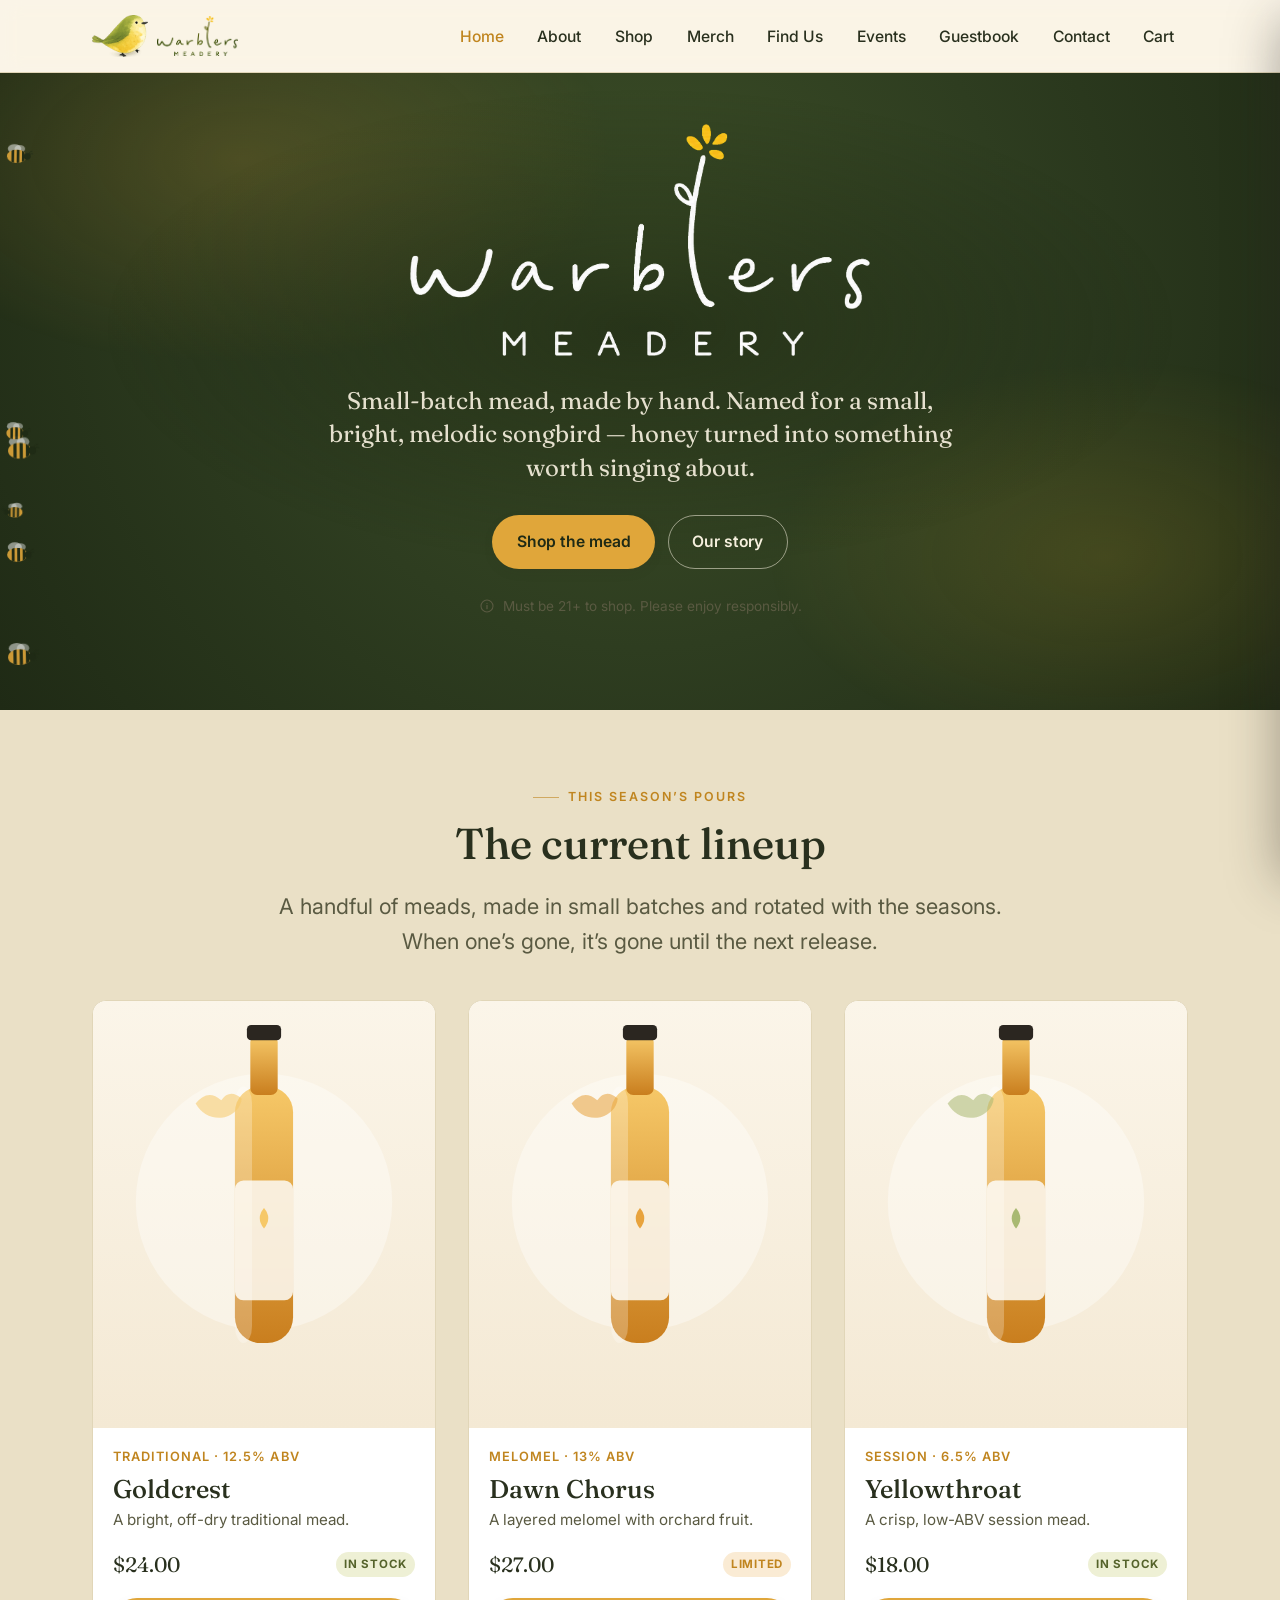
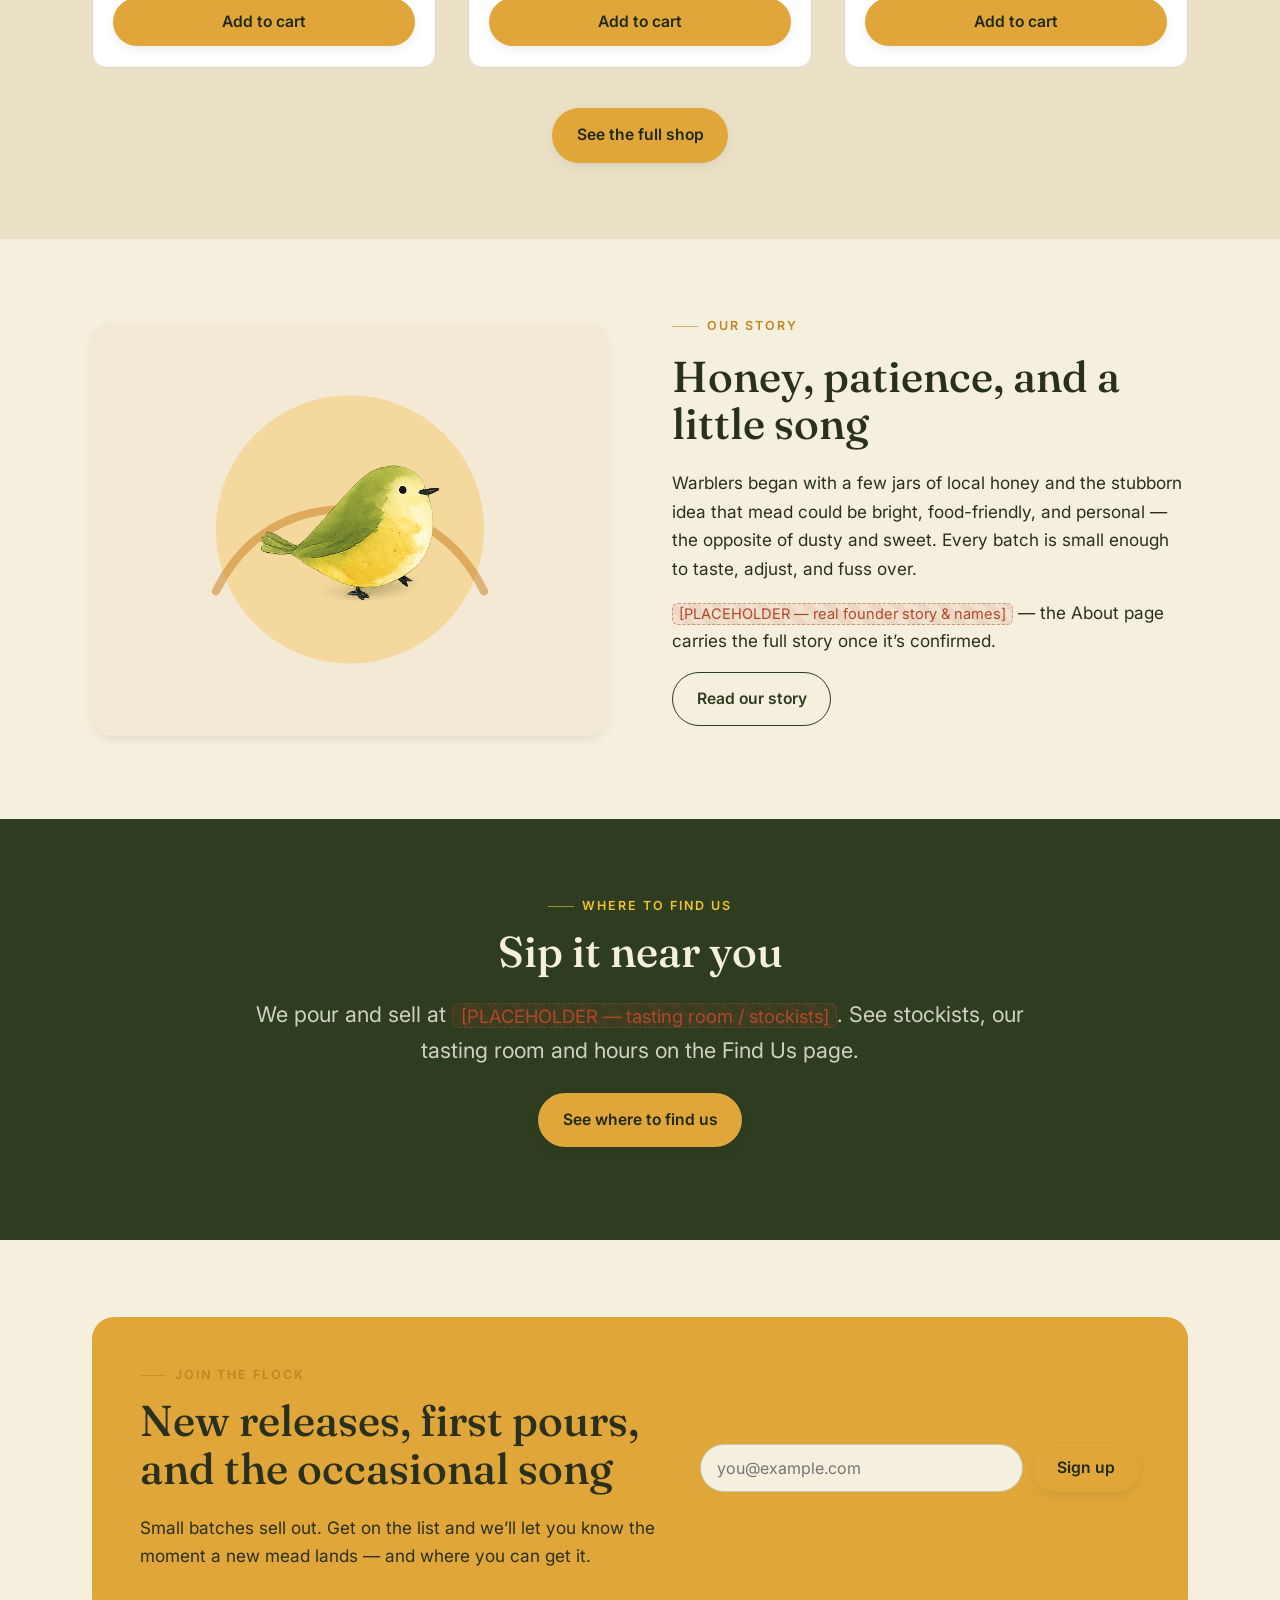
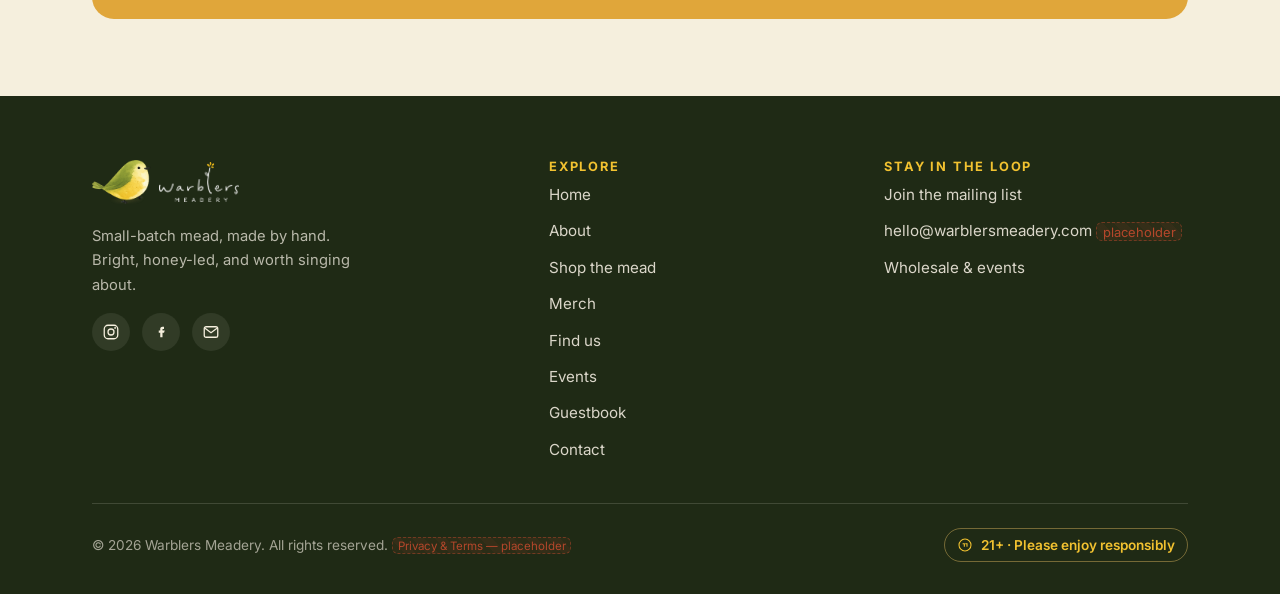
==== index.html @ 6a921246 "Canonical URLs for warblersmeadery.com, robots.txt, sitemap.xml Co-Authored-By: Claude Fable 5 <nore" ====
<!DOCTYPE html>
<html lang="en">
<head>
  <meta charset="UTF-8">
  <meta name="viewport" content="width=device-width, initial-scale=1.0">
  <title>Warblers Meadery — Small-Batch Mead, Made by Hand</title>
  <meta name="description" content="Warblers Meadery is a small-batch meadery crafting bright, honey-led mead in tiny releases. Meet the makers and browse the lineup.">
  <!-- Open Graph / social preview -->
  <meta property="og:type" content="website">
  <meta property="og:title" content="Warblers Meadery — Small-Batch Mead, Made by Hand">
  <meta property="og:description" content="Bright, honey-led mead in small batches. Named for the warbler — a small, melodic songbird.">
  <meta property="og:site_name" content="Warblers Meadery">
  <link rel="canonical" href="https://warblersmeadery.com/">
  <meta property="og:url" content="https://warblersmeadery.com/">
  <link rel="icon" type="image/png" href="assets/favicon.png">
  <link rel="preconnect" href="https://fonts.googleapis.com">
  <link rel="preconnect" href="https://fonts.gstatic.com" crossorigin>
  <link href="https://fonts.googleapis.com/css2?family=Fraunces:opsz,wght@9..144,400;9..144,500;9..144,600&family=Inter:wght@400;500;600;700&display=swap" rel="stylesheet">
  <link rel="stylesheet" href="css/styles.css">
</head>
<body data-agegate="false">
  <a class="skip-link" href="#main">Skip to content</a>

  <!-- ============ HEADER ============ -->
  <header class="site-header">
    <div class="container nav">
      <a class="brand" href="index.html" aria-label="Warblers Meadery home">
        <img class="brand-bird" src="assets/bird-logo.png" alt="" aria-hidden="true" width="309" height="232">
        <img class="brand-wordmark" src="assets/wordmark-color.png" alt="Warblers Meadery" width="1346" height="661">
      </a>
      <nav aria-label="Primary">
        <ul class="nav-links">
          <li><a href="index.html" aria-current="page">Home</a></li>
          <li><a href="about.html">About</a></li>
          <li><a href="shop.html">Shop</a></li>
          <li><a href="merch.html">Merch</a></li>
          <li><a href="find-us.html">Find Us</a></li>
          <li><a href="events.html">Events</a></li>
          <li><a href="guestbook.html">Guestbook</a></li>
          <li><a href="contact.html">Contact</a></li>
          <li><a class="nav-cart" href="#" data-open-cart aria-label="Open cart">Cart<span class="cart-count" data-count="0">0</span></a></li>
        </ul>
      </nav>
      <button class="nav-toggle" aria-label="Menu" aria-expanded="false" aria-controls="nav-links">
        <svg width="22" height="22" viewBox="0 0 24 24" fill="none"><path d="M4 7h16M4 12h16M4 17h16" stroke="currentColor" stroke-width="1.8" stroke-linecap="round"/></svg>
      </button>
    </div>
  </header>

  <main id="main">
    <!-- ============ HERO ============ -->
    <!-- HERO BACKGROUND TOGGLE — change this ONE value to pick the effect:
           "static"     → original forest-green gradient (default, no animation)
           "motes"      → sparse honey/pollen dots drifting up
           "honeycomb"  → slow-drifting honeycomb lattice
           "bees"       → a few bees gently meandering
           "garden"     → warblers perched on beehives + a wildflower meadow
           "garden-bees"→ the garden scene WITH the bees flying too
         The static gradient is always the base layer / fallback, so reverting is safe.
         Users with prefers-reduced-motion always get the static background.

         BEES mode only — tune the swarm with these (all optional):
           data-bee-count : how many bees          (default 4)
           data-bee-speed : speed multiplier        (default 1;  0.5 = lazy, 2 = zippy)
           data-bee-follow: cursor pull, 0 to 1     (default 0.7) — bees chase the cursor
                            when it's over the hero. -->
    <section class="hero-brand" data-hero-bg="bees" data-bee-count="6" data-bee-speed="1" data-bee-follow="0.7">
      <!-- Decorative animated background. Only the layer matching the value above shows. -->
      <div class="hero-anim" aria-hidden="true">
        <span class="hero-anim__glow"></span>
        <span class="hero-anim__motes"></span>
        <span class="hero-anim__hex"></span>
        <span class="hero-fx-bees">
          <span class="bee"></span><span class="bee"></span><span class="bee"></span><span class="bee"></span>
        </span>
        <!-- garden: wildflower meadow strip + a beehive with a perched warbler in each bottom corner -->
        <span class="hero-fx-garden">
          <span class="garden-meadow"></span>
          <span class="garden-hive garden-hive--left"><svg class='garden-cluster' xmlns='http://www.w3.org/2000/svg' viewBox='0 0 180 200' aria-hidden='true'><ellipse cx='90' cy='191' rx='70' ry='7' fill='#1F2A15' opacity='0.22'/><path d="M20 190 Q17.4 155 16.3 120" stroke="#8C9C6A" stroke-width="2.2" fill="none" stroke-linecap="round"/><path d="M18.7 158.5 q7 -3 10 3 q-5 4 -10 -3z" fill="#8C9C6A"/><circle cx="20.2" cy="120" r="2.4" fill="#FBF5E9"/><circle cx="18.3" cy="123.4" r="2.4" fill="#FBF5E9"/><circle cx="14.4" cy="123.4" r="2.4" fill="#FBF5E9"/><circle cx="12.4" cy="120" r="2.4" fill="#FBF5E9"/><circle cx="14.4" cy="116.6" r="2.4" fill="#FBF5E9"/><circle cx="18.3" cy="116.6" r="2.4" fill="#FBF5E9"/><circle cx="16.3" cy="120" r="2.7" fill="#F2C230"/><path d="M30 190 Q31 164 31.5 138" stroke="#8C9C6A" stroke-width="2.2" fill="none" stroke-linecap="round"/><circle cx="31.5" cy="138" r="4.5" fill="#C9B7E6"/><path d="M150 190 Q154.1 158 155.7 126" stroke="#8C9C6A" stroke-width="2.2" fill="none" stroke-linecap="round"/><circle cx="159.5" cy="126" r="2.4" fill="#FBF5E9"/><circle cx="157.6" cy="129.3" r="2.4" fill="#FBF5E9"/><circle cx="153.8" cy="129.3" r="2.4" fill="#FBF5E9"/><circle cx="151.9" cy="126" r="2.4" fill="#FBF5E9"/><circle cx="153.8" cy="122.7" r="2.4" fill="#FBF5E9"/><circle cx="157.6" cy="122.7" r="2.4" fill="#FBF5E9"/><circle cx="155.7" cy="126" r="2.7" fill="#F2C230"/><path d="M162 190 Q159.3 166 158.3 142" stroke="#8C9C6A" stroke-width="2.2" fill="none" stroke-linecap="round"/><circle cx="158.3" cy="142" r="4.4" fill="#EBA6C0"/><path d="M14 190 Q14.5 168 14.7 146" stroke="#8C9C6A" stroke-width="2.2" fill="none" stroke-linecap="round"/><circle cx="14.7" cy="146" r="4.6" fill="#F2C230"/><rect x='42' y='168' width='96' height='16' rx='8' fill='#E7B95E' stroke='#B07E23' stroke-width='1.4'/><rect x='45' y='152' width='90' height='17' rx='8' fill='#DDAB4C' stroke='#B07E23' stroke-width='1.4'/><rect x='51' y='136' width='80' height='17' rx='8' fill='#E7B95E' stroke='#B07E23' stroke-width='1.4'/><rect x='59' y='121' width='66' height='16' rx='8' fill='#DDAB4C' stroke='#B07E23' stroke-width='1.4'/><rect x='68' y='107' width='50' height='15' rx='8' fill='#E7B95E' stroke='#B07E23' stroke-width='1.4'/><rect x='78' y='95' width='32' height='14' rx='7' fill='#DDAB4C' stroke='#B07E23' stroke-width='1.4'/><ellipse cx='90' cy='95' rx='13' ry='8' fill='#E7B95E' stroke='#B07E23' stroke-width='1.4'/><ellipse cx='90' cy='170' rx='7' ry='9' fill='#4E340F'/><path d="M58 190 Q54.5 173 53.1 156" stroke="#8C9C6A" stroke-width="2.2" fill="none" stroke-linecap="round"/><circle cx="53.1" cy="156" r="4.8" fill="#F2C230"/><path d="M120 190 Q120.2 174 120.3 158" stroke="#8C9C6A" stroke-width="2.2" fill="none" stroke-linecap="round"/><circle cx="124.5" cy="158" r="2.6" fill="#FBF5E9"/><circle cx="122.4" cy="161.6" r="2.6" fill="#FBF5E9"/><circle cx="118.3" cy="161.6" r="2.6" fill="#FBF5E9"/><circle cx="116.2" cy="158" r="2.6" fill="#FBF5E9"/><circle cx="118.3" cy="154.4" r="2.6" fill="#FBF5E9"/><circle cx="122.4" cy="154.4" r="2.6" fill="#FBF5E9"/><circle cx="120.3" cy="158" r="2.9" fill="#F2C230"/><path d="M72 190 Q67.6 177 65.9 164" stroke="#8C9C6A" stroke-width="2.2" fill="none" stroke-linecap="round"/><circle cx="65.9" cy="164" r="4.2" fill="#EBA6C0"/><path d="M108 190 Q103.3 176 101.4 162" stroke="#8C9C6A" stroke-width="2.2" fill="none" stroke-linecap="round"/><circle cx="101.4" cy="162" r="4.4" fill="#C9B7E6"/><image class='garden-bird' href='assets/bird-logo.png' x='60' y='44' width='62' height='47'/></svg></span>
          <span class="garden-hive garden-hive--right"><svg class='garden-cluster' xmlns='http://www.w3.org/2000/svg' viewBox='0 0 180 200' aria-hidden='true'><ellipse cx='90' cy='191' rx='70' ry='7' fill='#1F2A15' opacity='0.22'/><path d="M20 190 Q17.4 155 16.3 120" stroke="#8C9C6A" stroke-width="2.2" fill="none" stroke-linecap="round"/><path d="M18.7 158.5 q7 -3 10 3 q-5 4 -10 -3z" fill="#8C9C6A"/><circle cx="20.2" cy="120" r="2.4" fill="#FBF5E9"/><circle cx="18.3" cy="123.4" r="2.4" fill="#FBF5E9"/><circle cx="14.4" cy="123.4" r="2.4" fill="#FBF5E9"/><circle cx="12.4" cy="120" r="2.4" fill="#FBF5E9"/><circle cx="14.4" cy="116.6" r="2.4" fill="#FBF5E9"/><circle cx="18.3" cy="116.6" r="2.4" fill="#FBF5E9"/><circle cx="16.3" cy="120" r="2.7" fill="#F2C230"/><path d="M30 190 Q31 164 31.5 138" stroke="#8C9C6A" stroke-width="2.2" fill="none" stroke-linecap="round"/><circle cx="31.5" cy="138" r="4.5" fill="#C9B7E6"/><path d="M150 190 Q154.1 158 155.7 126" stroke="#8C9C6A" stroke-width="2.2" fill="none" stroke-linecap="round"/><circle cx="159.5" cy="126" r="2.4" fill="#FBF5E9"/><circle cx="157.6" cy="129.3" r="2.4" fill="#FBF5E9"/><circle cx="153.8" cy="129.3" r="2.4" fill="#FBF5E9"/><circle cx="151.9" cy="126" r="2.4" fill="#FBF5E9"/><circle cx="153.8" cy="122.7" r="2.4" fill="#FBF5E9"/><circle cx="157.6" cy="122.7" r="2.4" fill="#FBF5E9"/><circle cx="155.7" cy="126" r="2.7" fill="#F2C230"/><path d="M162 190 Q159.3 166 158.3 142" stroke="#8C9C6A" stroke-width="2.2" fill="none" stroke-linecap="round"/><circle cx="158.3" cy="142" r="4.4" fill="#EBA6C0"/><path d="M14 190 Q14.5 168 14.7 146" stroke="#8C9C6A" stroke-width="2.2" fill="none" stroke-linecap="round"/><circle cx="14.7" cy="146" r="4.6" fill="#F2C230"/><rect x='42' y='168' width='96' height='16' rx='8' fill='#E7B95E' stroke='#B07E23' stroke-width='1.4'/><rect x='45' y='152' width='90' height='17' rx='8' fill='#DDAB4C' stroke='#B07E23' stroke-width='1.4'/><rect x='51' y='136' width='80' height='17' rx='8' fill='#E7B95E' stroke='#B07E23' stroke-width='1.4'/><rect x='59' y='121' width='66' height='16' rx='8' fill='#DDAB4C' stroke='#B07E23' stroke-width='1.4'/><rect x='68' y='107' width='50' height='15' rx='8' fill='#E7B95E' stroke='#B07E23' stroke-width='1.4'/><rect x='78' y='95' width='32' height='14' rx='7' fill='#DDAB4C' stroke='#B07E23' stroke-width='1.4'/><ellipse cx='90' cy='95' rx='13' ry='8' fill='#E7B95E' stroke='#B07E23' stroke-width='1.4'/><ellipse cx='90' cy='170' rx='7' ry='9' fill='#4E340F'/><path d="M58 190 Q54.5 173 53.1 156" stroke="#8C9C6A" stroke-width="2.2" fill="none" stroke-linecap="round"/><circle cx="53.1" cy="156" r="4.8" fill="#F2C230"/><path d="M120 190 Q120.2 174 120.3 158" stroke="#8C9C6A" stroke-width="2.2" fill="none" stroke-linecap="round"/><circle cx="124.5" cy="158" r="2.6" fill="#FBF5E9"/><circle cx="122.4" cy="161.6" r="2.6" fill="#FBF5E9"/><circle cx="118.3" cy="161.6" r="2.6" fill="#FBF5E9"/><circle cx="116.2" cy="158" r="2.6" fill="#FBF5E9"/><circle cx="118.3" cy="154.4" r="2.6" fill="#FBF5E9"/><circle cx="122.4" cy="154.4" r="2.6" fill="#FBF5E9"/><circle cx="120.3" cy="158" r="2.9" fill="#F2C230"/><path d="M72 190 Q67.6 177 65.9 164" stroke="#8C9C6A" stroke-width="2.2" fill="none" stroke-linecap="round"/><circle cx="65.9" cy="164" r="4.2" fill="#EBA6C0"/><path d="M108 190 Q103.3 176 101.4 162" stroke="#8C9C6A" stroke-width="2.2" fill="none" stroke-linecap="round"/><circle cx="101.4" cy="162" r="4.4" fill="#C9B7E6"/><image class='garden-bird' href='assets/bird-logo.png' x='60' y='44' width='62' height='47'/></svg></span>
        </span>
      </div>
      <div class="container hero-brand-inner">
        <div class="hero-label-frame">
          <img src="assets/wordmark-white.png" alt="Warblers Meadery" width="1313" height="661">
        </div>
        <p class="hero-tag">Small-batch mead, made by hand. Named for a small, bright, melodic songbird — honey turned into something worth singing about.</p>
        <div class="hero-cta">
          <a class="btn" href="shop.html">Shop the mead</a>
          <a class="btn btn--on-dark" href="about.html">Our story</a>
        </div>
        <p class="hero-note hero-note--on-dark">
          <svg width="16" height="16" viewBox="0 0 24 24" fill="none"><circle cx="12" cy="12" r="9" stroke="currentColor" stroke-width="1.6"/><path d="M12 11v5M12 8h.01" stroke="currentColor" stroke-width="1.8" stroke-linecap="round"/></svg>
          Must be 21+ to shop. Please enjoy responsibly.
        </p>
      </div>
    </section>

    <!-- ============ FEATURED MEAD ============ -->
    <section class="section section--tint">
      <div class="container">
        <div class="center" style="margin-bottom:2.5rem">
          <p class="eyebrow">This season’s pours</p>
          <h2>The current lineup</h2>
          <p class="lede">A handful of meads, made in small batches and rotated with the seasons. When one’s gone, it’s gone until the next release.</p>
        </div>
        <div class="grid grid--3" id="featured-grid"><!-- rendered from catalog --></div>
        <div class="center" style="margin-top:2.5rem">
          <a class="btn btn--honey" href="shop.html">See the full shop</a>
        </div>
      </div>
    </section>

    <!-- ============ STORY TEASER ============ -->
    <section class="section">
      <div class="container split">
        <div class="split-art">
          <svg viewBox="0 0 500 400" preserveAspectRatio="xMidYMid slice" aria-hidden="true" xmlns="http://www.w3.org/2000/svg">
            <rect width="500" height="400" fill="#F4E9D4"/>
            <circle cx="250" cy="200" r="130" fill="#F6C868" opacity="0.5"/>
            <path d="M120 260 q40 -80 130 -80 q90 0 130 80" fill="none" stroke="#C97E1E" stroke-width="8" stroke-linecap="round" opacity="0.5"/>
            <image href="assets/bird-logo.png" x="163" y="138" width="174" height="131"/>
          </svg>
        </div>
        <div class="stack">
          <p class="eyebrow">Our story</p>
          <h2>Honey, patience, and a little song</h2>
          <p>Warblers began with a few jars of local honey and the stubborn idea that mead could be bright, food-friendly, and personal — the opposite of dusty and sweet. Every batch is small enough to taste, adjust, and fuss over.</p>
          <p><span class="ph">[PLACEHOLDER — real founder story &amp; names]</span> — the About page carries the full story once it’s confirmed.</p>
          <p><a class="btn btn--ghost" href="about.html">Read our story</a></p>
        </div>
      </div>
    </section>

    <!-- ============ FIND US (light) ============ -->
    <section class="section section--ink">
      <div class="container center">
        <p class="eyebrow" style="color:var(--amber-glow);justify-content:center">Where to find us</p>
        <h2>Sip it near you</h2>
        <p class="lede" style="color:rgba(251,245,233,0.8)">We pour and sell at <span class="ph">[PLACEHOLDER — tasting room / stockists]</span>. See stockists, our tasting room and hours on the Find Us page.</p>
        <p style="margin-top:1.5rem"><a class="btn btn--honey" href="find-us.html">See where to find us</a></p>
      </div>
    </section>

    <!-- ============ MAILING LIST ============ -->
    <section class="section">
      <div class="container">
        <div class="newsletter">
          <div class="newsletter-grid">
            <div>
              <p class="eyebrow">Join the flock</p>
              <h2>New releases, first pours, and the occasional song</h2>
              <p style="margin:0;color:var(--ink)">Small batches sell out. Get on the list and we’ll let you know the moment a new mead lands — and where you can get it.</p>
            </div>
            <form data-mailing>
              <label class="sr-only" for="mailing-list-input">Email address</label>
              <input id="mailing-list-input" type="email" name="email" placeholder="you@example.com" required autocomplete="email">
              <button class="btn btn--on-ink" type="submit">Sign up</button>
              <div class="form-status" style="flex-basis:100%"></div>
            </form>
          </div>
        </div>
      </div>
    </section>
  </main>

  <!-- ============ FOOTER ============ -->
  <footer class="site-footer">
    <div class="container">
      <div class="footer-grid">
        <div>
          <a class="brand" href="index.html"><img class="brand-bird" src="assets/bird-logo.png" alt="" aria-hidden="true" width="309" height="232"><img class="brand-wordmark" src="assets/wordmark-white.png" alt="Warblers Meadery" width="1313" height="661"></a>
          <p style="margin-top:0.75rem;max-width:32ch">Small-batch mead, made by hand. Bright, honey-led, and worth singing about.</p>
          <div class="social">
            <a href="#" aria-label="Instagram"><svg width="18" height="18" viewBox="0 0 24 24" fill="none"><rect x="3" y="3" width="18" height="18" rx="5" stroke="currentColor" stroke-width="1.7"/><circle cx="12" cy="12" r="4" stroke="currentColor" stroke-width="1.7"/><circle cx="17.5" cy="6.5" r="1.2" fill="currentColor"/></svg></a>
            <a href="#" aria-label="Facebook"><svg width="18" height="18" viewBox="0 0 24 24" fill="none"><path d="M14 8h2V5h-2c-2.2 0-3 1.3-3 3v2H9v3h2v6h3v-6h2l1-3h-3V8.5c0-.3.2-.5.5-.5z" fill="currentColor"/></svg></a>
            <a href="mailto:hello@warblersmeadery.com" aria-label="Email"><svg width="18" height="18" viewBox="0 0 24 24" fill="none"><rect x="3" y="5" width="18" height="14" rx="2.5" stroke="currentColor" stroke-width="1.7"/><path d="M4 7l8 6 8-6" stroke="currentColor" stroke-width="1.7"/></svg></a>
          </div>
        </div>
        <div class="footer-col">
          <h4>Explore</h4>
          <ul>
            <li><a href="index.html">Home</a></li>
            <li><a href="about.html">About</a></li>
            <li><a href="shop.html">Shop the mead</a></li>
            <li><a href="merch.html">Merch</a></li>
            <li><a href="find-us.html">Find us</a></li>
            <li><a href="events.html">Events</a></li>
          <li><a href="guestbook.html">Guestbook</a></li>
            <li><a href="contact.html">Contact</a></li>
          </ul>
        </div>
        <div class="footer-col">
          <h4>Stay in the loop</h4>
          <ul>
            <li><a href="#mailing-list-input">Join the mailing list</a></li>
            <li><a href="mailto:hello@warblersmeadery.com">hello@warblersmeadery.com <span class="ph">placeholder</span></a></li>
            <li><a href="contact.html">Wholesale &amp; events</a></li>
          </ul>
        </div>
      </div>
      <div class="footer-bottom">
        <span>© <span class="js-year">2026</span> Warblers Meadery. All rights reserved. <span class="ph">Privacy &amp; Terms — placeholder</span></span>
        <span class="footer-21">
          <svg width="16" height="16" viewBox="0 0 24 24" fill="none"><circle cx="12" cy="12" r="9" stroke="currentColor" stroke-width="1.6"/><path d="M9 10h2v4M13 10h2v4" stroke="currentColor" stroke-width="1.6" stroke-linecap="round"/></svg>
          21+ · Please enjoy responsibly
        </span>
      </div>
    </div>
  </footer>

  <script src="js/data.js"></script>
  <script src="js/main.js?v=2"></script>
</body>
</html>
---- css/styles.css ----
/* ============================================================
   Warblers Meadery — Design System
   Small-batch meadery. Warm honey/amber + a bright warbler
   accent. Serif display for song/craft, humanist sans for body.
   All brand values here are the spec's *proposed* direction
   (spec §3) and can be tuned once a real logo/palette exists.
   ============================================================ */

@import url('https://fonts.googleapis.com/css2?family=Caveat:wght@500;600;700&display=swap');

:root {
  /* ---- Palette (from Label_MVP.png) ----
     Forest-green + cream + honey-gold, with a bright flower-yellow pop. */
  --forest:       #2E3D20;  /* dominant brand green (dark sections, footer, hero) */
  --forest-deep:  #1F2A15;  /* deepest green */
  --moss:         #4C5E2E;  /* mid-green glow */
  --sage:         #8C9C6A;  /* muted sage — warbler backs, illustrations */

  --honey:        #E0A63A;  /* honey-gold — warbler bellies, primary accent/CTA */
  --honey-deep:   #C0851F;  /* deeper gold */
  --amber-glow:   #F2C230;  /* bright flower yellow — small highlights */

  --cream:        #F5EFDD;  /* warm parchment — page background */
  --cream-2:      #EAE0C6;  /* alt sections */
  --line:         #E1D6B8;  /* hairlines */

  --warbler:      #6E8039;  /* olive/sage-green accent (in-stock, focus, links) */
  --warbler-deep: #55632B;

  --ink:          #29301E;  /* body text — deep green-charcoal */
  --ink-soft:     #5A5A42;
  --white:        #FFFFFF;
  --danger:       #B4472B;

  /* Type */
  --script: "Caveat", "Segoe Script", cursive;
  --serif: "Fraunces", "Iowan Old Style", "Palatino Linotype", Georgia, serif;
  --sans:  "Inter", system-ui, -apple-system, "Segoe UI", Roboto, Helvetica, Arial, sans-serif;

  /* Rhythm */
  --maxw: 1160px;
  --gap: clamp(1rem, 3vw, 2rem);
  --radius: 14px;
  --radius-sm: 8px;
  --shadow: 0 10px 30px -12px rgba(43, 38, 32, 0.28);
  --shadow-soft: 0 4px 16px -8px rgba(43, 38, 32, 0.25);
  --ease: cubic-bezier(0.22, 1, 0.36, 1);
}

/* ---------- Reset-ish ---------- */
*, *::before, *::after { box-sizing: border-box; }
html { scroll-behavior: smooth; -webkit-text-size-adjust: 100%; }
body {
  margin: 0;
  font-family: var(--sans);
  color: var(--ink);
  background: var(--cream);
  line-height: 1.65;
  font-size: clamp(1rem, 0.96rem + 0.2vw, 1.075rem);
  -webkit-font-smoothing: antialiased;
}
img { max-width: 100%; display: block; }
a { color: var(--honey-deep); text-decoration-thickness: 1px; text-underline-offset: 2px; }
h1, h2, h3, h4 { font-family: var(--serif); font-weight: 500; line-height: 1.1; color: var(--ink); margin: 0 0 0.5em; }
h1 { font-size: clamp(2.4rem, 1.6rem + 3.4vw, 4rem); letter-spacing: -0.01em; }
h2 { font-size: clamp(1.8rem, 1.3rem + 2vw, 2.7rem); }
h3 { font-size: clamp(1.25rem, 1.1rem + 0.7vw, 1.6rem); }
p { margin: 0 0 1rem; }
:focus-visible { outline: 3px solid var(--warbler-deep); outline-offset: 2px; border-radius: 4px; }

/* ---------- Layout helpers ---------- */
.container { width: 100%; max-width: var(--maxw); margin-inline: auto; padding-inline: var(--gap); }
.section { padding-block: clamp(3rem, 6vw, 6rem); }
.section--tint { background: var(--cream-2); }
.section--ink { background: var(--forest); color: var(--cream); }
.section--ink h2, .section--ink h3 { color: var(--cream); }
.eyebrow {
  font-family: var(--sans); font-weight: 600; letter-spacing: 0.16em;
  text-transform: uppercase; font-size: 0.78rem; color: var(--honey-deep);
  margin: 0 0 0.75rem; display: flex; align-items: center; gap: 0.55rem;
}
.eyebrow::before { content: ""; width: 26px; height: 1px; background: currentColor; opacity: 0.6; }
.lede { font-size: clamp(1.1rem, 1rem + 0.5vw, 1.35rem); color: var(--ink-soft); max-width: 60ch; }
.center { text-align: center; }
.center .eyebrow { justify-content: center; }
.center .lede { margin-inline: auto; }
.stack > * + * { margin-top: 1rem; }

/* ---------- Buttons ---------- */
.btn {
  --btn-bg: var(--honey); --btn-fg: var(--forest-deep);
  display: inline-flex; align-items: center; gap: 0.5rem;
  font-family: var(--sans); font-weight: 600; font-size: 0.98rem;
  padding: 0.85em 1.5em; border-radius: 100px; border: 1.5px solid transparent;
  background: var(--btn-bg); color: var(--btn-fg); cursor: pointer;
  text-decoration: none; transition: transform 0.25s var(--ease), box-shadow 0.25s var(--ease), background 0.2s;
  box-shadow: var(--shadow-soft);
}
.btn:hover { transform: translateY(-2px); box-shadow: var(--shadow); background: var(--honey-deep); color: var(--cream); }
.btn:active { transform: translateY(0); }
.btn--ghost { background: transparent; box-shadow: none; border-color: var(--forest); color: var(--forest); }
.btn--ghost:hover { background: rgba(46,61,32,0.08); border-color: var(--forest); color: var(--forest); }
.btn--honey { background: var(--honey); color: var(--forest-deep); }
.btn--honey:hover { background: var(--honey-deep); color: var(--cream); }
.btn--forest { background: var(--forest); color: var(--cream); }
.btn--forest:hover { background: var(--forest-deep); color: var(--cream); }
.btn--on-ink { color: var(--forest-deep); }
/* On dark/forest backgrounds */
.btn--on-dark { background: transparent; box-shadow: none; border-color: rgba(245,239,221,0.55); color: var(--cream); }
.btn--on-dark:hover { background: rgba(245,239,221,0.12); border-color: var(--cream); color: var(--cream); }
.btn--block { width: 100%; justify-content: center; }
.btn[disabled] { opacity: 0.5; cursor: not-allowed; transform: none; box-shadow: none; }

/* ============================================================
   Header / nav
   ============================================================ */
.site-header {
  position: sticky; top: 0; z-index: 50;
  background: rgba(251, 245, 233, 0.88);
  backdrop-filter: saturate(1.4) blur(10px);
  border-bottom: 1px solid var(--line);
}
.nav {
  display: flex; align-items: center; justify-content: space-between;
  gap: 1rem; min-height: 72px;
}
.brand { display: inline-flex; align-items: center; gap: 0.55rem; text-decoration: none; color: var(--forest); }
.brand svg { width: 32px; height: 32px; flex: none; align-self: center; }
.brand-bird { height: 42px; width: auto; flex: none; }
.site-footer .brand-bird { height: 44px; }
.brand-wordmark { height: 40px; width: auto; flex: none; }
.brand strong { font-family: var(--script); font-weight: 700; text-transform: lowercase; font-size: 1.7rem; line-height: 1; letter-spacing: 0.5px; }
.brand span { font-family: var(--sans); text-transform: uppercase; letter-spacing: 0.2em; font-size: 0.66rem; font-weight: 700; color: var(--honey-deep); }
/* Footer brand: whole lockup in script on the dark footer */
.site-footer .brand strong { font-size: 1.6rem; }
.nav-links { display: flex; align-items: center; gap: 0.4rem; list-style: none; margin: 0; padding: 0; }
.nav-links a {
  text-decoration: none; color: var(--ink); font-weight: 500; font-size: 0.98rem;
  padding: 0.5rem 0.85rem; border-radius: 100px; transition: background 0.2s, color 0.2s;
}
.nav-links a:hover { background: var(--cream-2); }
.nav-links a[aria-current="page"] { color: var(--honey-deep); }
.nav-links .nav-cta a { background: var(--honey); color: var(--forest-deep); font-weight: 600; }
.nav-links .nav-cta a:hover { background: var(--honey-deep); color: var(--cream); }
.nav-cart { position: relative; }
.cart-count {
  position: absolute; top: -6px; right: -6px; background: var(--honey-deep); color: var(--cream);
  font-size: 0.7rem; font-weight: 700; min-width: 18px; height: 18px; border-radius: 100px;
  display: grid; place-items: center; padding: 0 4px;
}
.cart-count[data-count="0"] { display: none; }
.nav-toggle {
  display: none; background: none; border: 1.5px solid var(--line); border-radius: 10px;
  width: 44px; height: 44px; cursor: pointer; color: var(--ink);
}
.nav-toggle svg { margin: auto; }

@media (max-width: 860px) {
  .nav-toggle { display: grid; place-items: center; }
  .nav-links {
    position: absolute; inset: 72px 0 auto; flex-direction: column; align-items: stretch;
    background: var(--cream); border-bottom: 1px solid var(--line); padding: 1rem var(--gap) 1.5rem;
    gap: 0.25rem; transform: translateY(-12px); opacity: 0; pointer-events: none;
    transition: opacity 0.2s, transform 0.2s var(--ease); box-shadow: var(--shadow);
  }
  .nav-links.open { opacity: 1; transform: translateY(0); pointer-events: auto; }
  .nav-links a { padding: 0.8rem 1rem; }
  .nav-links .nav-cta a { text-align: center; }
}

/* ============================================================
   Branded hero (Home) — label art on matching forest green
   ============================================================ */
.hero-brand {
  background: radial-gradient(circle at 50% 32%, #3d4f27 0%, #2E3D20 48%, #1F2A15 100%);
  color: var(--cream); text-align: center;
  padding-block: clamp(2rem, 4vw, 3.5rem) clamp(2.5rem, 6vw, 5rem);
}
.hero-brand-inner { max-width: 780px; margin-inline: auto; }
.hero-label-frame {
  width: min(460px, 82%); margin: 0 auto 1.75rem;
}
.hero-label-frame img { width: 100%; height: auto; display: block; }
.hero-tag {
  font-family: var(--serif); font-weight: 400;
  font-size: clamp(1.15rem, 1rem + 0.7vw, 1.5rem); line-height: 1.4;
  color: rgba(245,239,221,0.92); max-width: 44ch; margin: 0 auto 1.9rem;
}
.hero-brand .hero-cta { justify-content: center; }
.hero-note--on-dark { color: rgba(245,239,221,0.7); justify-content: center; }

/* ------------------------------------------------------------
   OPTIONAL animated hero background (Home only)
   Choose the effect with data-hero-bg on <section class="hero-brand">:
       "static"     → original forest-green gradient (default, no animation)
       "motes"      → sparse honey/pollen dots drifting up
       "honeycomb"  → slow-drifting honeycomb lattice
       "bees"       → a few bees gently meandering
   The static radial-gradient above always stays as the base layer + fallback.
   Any non-"static" value shows the ambient honey glow + a legibility scrim,
   plus the one effect you picked. Reduced-motion users always get static.
   Tweak colours in the data: URIs / vars below and speeds via the vars.
   ------------------------------------------------------------ */

/* ---- shared setup for every animated mode (i.e. anything but "static") ---- */
.hero-brand[data-hero-bg]:not([data-hero-bg="static"]) {
  position: relative;
  overflow: hidden;
  /* --- tweakables --- */
  --hero-glow:       rgba(224,166,58,0.18); /* honey glow tint / strength   */
  --hero-glow-2:     rgba(242,194,48,0.14); /* flower-yellow highlight       */
  --hero-glow-speed: 34s;                   /* glow breathing/drift duration */
  --hero-mote:       rgba(242,194,48,0.55); /* pollen mote colour            */
  --hero-mote-speed: 44s;                   /* mote upward-drift duration     */
  --hero-hex-speed:  60s;                   /* honeycomb drift duration       */
  --hero-hex-opacity: 0.7;                  /* honeycomb faintness (0–1)      */
}

/* Keep the logo / tagline / CTAs above the animation and fully readable. */
.hero-brand[data-hero-bg]:not([data-hero-bg="static"]) > .hero-brand-inner { position: relative; z-index: 5; }

/* The animation layer only exists in an animated mode; hidden/inert otherwise. */
.hero-anim { display: none; }
.hero-brand[data-hero-bg]:not([data-hero-bg="static"]) .hero-anim {
  display: block; position: absolute; inset: 0;
  z-index: 0; pointer-events: none; overflow: hidden;
}

/* Ambient honey glow — shown in ALL animated modes. Screen-blends soft light. */
.hero-anim__glow {
  position: absolute; inset: -15%; z-index: 1;
  mix-blend-mode: screen;
  background:
    radial-gradient(38% 42% at 26% 22%, var(--hero-glow)   0%, transparent 60%),
    radial-gradient(34% 40% at 78% 70%, var(--hero-glow-2) 0%, transparent 60%);
  animation: heroGlow var(--hero-glow-speed) ease-in-out infinite;
  will-change: transform, opacity;
}

/* Soft central scrim — shown in ALL animated modes so the white wordmark keeps
   contrast even where the glow brightens the background. Not animated. */
.hero-anim::after {
  content: ""; position: absolute; inset: 0; z-index: 4;
  background: radial-gradient(58% 52% at 50% 40%, rgba(15,22,10,0.45) 0%, transparent 72%);
}

/* --- the swappable effect layers: hidden unless their mode is active --- */
.hero-anim__motes, .hero-anim__hex, .hero-fx-bees, .hero-fx-garden { display: none; z-index: 2; }

/* EFFECT: motes — sparse honey/pollen dots. Field repeats every 300px, so a
   300px upward translate loops seamlessly (extra inset covers the scroll). */
.hero-brand[data-hero-bg="motes"] .hero-anim__motes { display: block; }
.hero-anim__motes {
  position: absolute; inset: -300px 0; opacity: 0.9;
  background-image:
    radial-gradient(circle at 18% 24%, var(--hero-mote)       0 1.4px, transparent 2.4px),
    radial-gradient(circle at 63% 12%, rgba(245,239,221,0.40) 0 1.1px, transparent 2px),
    radial-gradient(circle at 82% 46%, var(--hero-mote)       0 1.8px, transparent 2.8px),
    radial-gradient(circle at 38% 68%, rgba(245,239,221,0.32) 0 1px,   transparent 2px),
    radial-gradient(circle at 8%  86%, var(--hero-mote)       0 1.5px, transparent 2.5px);
  background-size: 340px 300px, 260px 300px, 300px 300px, 220px 150px, 380px 300px;
  animation: heroMotes var(--hero-mote-speed) linear infinite;
  will-change: transform;
}

/* EFFECT: honeycomb — a faint hexagon lattice drifting slowly upward.
   Tile is 76.21×132px; translating one full 132px tile loops seamlessly.
   A radial mask on the (static) wrapper fades the lattice OUT of the centre
   — behind the logo + text — and IN toward the edges, so it frames the
   content instead of running through it. The honeycomb drifts on ::before so
   the clear centre stays put while it animates. Widen/narrow the clear zone
   by editing the mask stops; recolour via the stroke '%23F2C230' below. */
.hero-brand[data-hero-bg="honeycomb"] .hero-anim__hex { display: block; }
.hero-anim__hex {
  position: absolute; inset: 0; overflow: hidden; opacity: var(--hero-hex-opacity);
  -webkit-mask-image: radial-gradient(ellipse 74% 66% at 50% 45%, transparent 42%, rgba(0,0,0,0.85) 78%, #000 100%);
          mask-image: radial-gradient(ellipse 74% 66% at 50% 45%, transparent 42%, rgba(0,0,0,0.85) 78%, #000 100%);
}
.hero-anim__hex::before {
  content: ""; position: absolute; inset: -132px 0;
  background: url("data:image/svg+xml,%3Csvg%20xmlns='http://www.w3.org/2000/svg'%20width='38.105'%20height='66.0'%20viewBox='0%200%2038.105%2066.0'%3E%3Cg%20fill='none'%20stroke='%23F2C230'%20stroke-width='1.1'%20stroke-opacity='0.5'%3E%3Cpath%20d='M-19.05,-55.0%20L0.0,-44.0%20L0.0,-22.0%20L-19.05,-11.0%20L-38.11,-22.0%20L-38.11,-44.0Z'/%3E%3Cpath%20d='M19.05,-55.0%20L38.11,-44.0%20L38.11,-22.0%20L19.05,-11.0%20L-0.0,-22.0%20L0.0,-44.0Z'/%3E%3Cpath%20d='M57.16,-55.0%20L76.21,-44.0%20L76.21,-22.0%20L57.16,-11.0%20L38.11,-22.0%20L38.11,-44.0Z'/%3E%3Cpath%20d='M-38.11,-22.0%20L-19.05,-11.0%20L-19.05,11.0%20L-38.11,22.0%20L-57.16,11.0%20L-57.16,-11.0Z'/%3E%3Cpath%20d='M0.0,-22.0%20L19.05,-11.0%20L19.05,11.0%20L0.0,22.0%20L-19.05,11.0%20L-19.05,-11.0Z'/%3E%3Cpath%20d='M38.11,-22.0%20L57.16,-11.0%20L57.16,11.0%20L38.11,22.0%20L19.05,11.0%20L19.05,-11.0Z'/%3E%3Cpath%20d='M-19.05,11.0%20L0.0,22.0%20L0.0,44.0%20L-19.05,55.0%20L-38.11,44.0%20L-38.11,22.0Z'/%3E%3Cpath%20d='M19.05,11.0%20L38.11,22.0%20L38.11,44.0%20L19.05,55.0%20L-0.0,44.0%20L0.0,22.0Z'/%3E%3Cpath%20d='M57.16,11.0%20L76.21,22.0%20L76.21,44.0%20L57.16,55.0%20L38.11,44.0%20L38.11,22.0Z'/%3E%3Cpath%20d='M-38.11,44.0%20L-19.05,55.0%20L-19.05,77.0%20L-38.11,88.0%20L-57.16,77.0%20L-57.16,55.0Z'/%3E%3Cpath%20d='M0.0,44.0%20L19.05,55.0%20L19.05,77.0%20L0.0,88.0%20L-19.05,77.0%20L-19.05,55.0Z'/%3E%3Cpath%20d='M38.11,44.0%20L57.16,55.0%20L57.16,77.0%20L38.11,88.0%20L19.05,77.0%20L19.05,55.0Z'/%3E%3C/g%3E%3C/svg%3E") repeat;
  background-size: 76.21px 132px;
  animation: heroHex var(--hero-hex-speed) linear infinite;
  will-change: transform;
}

/* EFFECT: bees — JS-driven (see initHeroBees in js/main.js). The bees wander
   and gently chase the cursor when it's over the hero. Number of bees, speed
   and cursor-attraction are set on .hero-brand via data-bee-count /
   data-bee-speed / data-bee-follow. This CSS only defines how ONE bee looks;
   JS creates the right number, sizes them, and positions them via transform.
   To recolour the bees, edit the fills inside the .bee data: URI below. */
/* [data-hero-bg*="bees"] matches both "bees" and the combined "garden-bees". */
.hero-brand[data-hero-bg*="bees"] .hero-fx-bees { display: block; }
.hero-fx-bees { position: absolute; inset: 0; z-index: 3; } /* above the garden scene */
.hero-fx-bees .bee {
  position: absolute; top: 0; left: 0;      /* JS moves each bee with transform */
  width: 40px; height: 28px; opacity: 0.9;
  transform-origin: 50% 50%;
  background: url("data:image/svg+xml,%3Csvg%20xmlns='http://www.w3.org/2000/svg'%20viewBox='0%200%2046%2032'%3E%3Cellipse%20cx='19'%20cy='9'%20rx='9'%20ry='6'%20fill='%23ffffff'%20fill-opacity='0.55'/%3E%3Cellipse%20cx='26'%20cy='9'%20rx='7'%20ry='5'%20fill='%23ffffff'%20fill-opacity='0.45'/%3E%3CclipPath%20id='b'%3E%3Cellipse%20cx='22'%20cy='19'%20rx='13'%20ry='9'/%3E%3C/clipPath%3E%3Cg%20clip-path='url(%23b)'%3E%3Crect%20x='9'%20y='10'%20width='27'%20height='18'%20fill='%23E0A63A'/%3E%3Crect%20x='15'%20y='10'%20width='3.6'%20height='18'%20fill='%231F2A15'/%3E%3Crect%20x='22'%20y='10'%20width='3.6'%20height='18'%20fill='%231F2A15'/%3E%3Crect%20x='29'%20y='10'%20width='3.6'%20height='18'%20fill='%231F2A15'/%3E%3C/g%3E%3Ccircle%20cx='36'%20cy='19'%20r='4.6'%20fill='%231F2A15'/%3E%3Cpath%20d='M38,15%20q2.5,-3.5%204.5,-3'%20stroke='%231F2A15'%20stroke-width='1'%20fill='none'%20stroke-linecap='round'/%3E%3Cpath%20d='M39,16.5%20q2.5,-1.8%204.5,-1'%20stroke='%231F2A15'%20stroke-width='1'%20fill='none'%20stroke-linecap='round'/%3E%3C/svg%3E") no-repeat center / contain;
  will-change: transform;
}

/* EFFECT: garden — a wildflower meadow along the bottom with a skep beehive in
   each bottom corner and a warbler (logo bird) perched on top, facing inward.
   Static and edge-anchored, so it frames the hero without touching the centre.
   Tweak: hive size via --garden-hive; meadow height via --garden-meadow-h. */
/* [data-hero-bg*="garden"] matches both "garden" and the combined "garden-bees". */
.hero-brand[data-hero-bg*="garden"] { --garden-hive: clamp(92px, 12vw, 168px); --garden-meadow-h: clamp(72px, 10vw, 116px); }
.hero-brand[data-hero-bg*="garden"] .hero-fx-garden { display: block; }
/* On narrow screens the hero is tall and the 21+ note would reach the garden,
   so lift the content above it. Wider screens have the headroom already. */
@media (max-width: 760px) {
  .hero-brand[data-hero-bg*="garden"] > .hero-brand-inner { padding-bottom: clamp(82px, 22vw, 108px); }
}
.hero-fx-garden { position: absolute; inset: 0; }
.garden-meadow {
  position: absolute; left: 0; right: 0; bottom: 0; height: var(--garden-meadow-h);
  background: url("../assets/meadow.svg") repeat-x bottom center;
  background-size: auto 100%;
}
.garden-hive { position: absolute; bottom: 0; width: var(--garden-hive); line-height: 0; z-index: 1; }
.garden-hive--left  { left:  clamp(-8px, 1.5vw, 34px); }
.garden-hive--right { right: clamp(-8px, 1.5vw, 34px); transform: scaleX(-1); }
.garden-cluster { display: block; width: 100%; height: auto; }

@keyframes heroGlow {
  0%, 100% { transform: translate3d(-1.5%, 1%, 0)  scale(1.04); opacity: 0.75; }
  50%      { transform: translate3d(1.5%, -2%, 0)  scale(1.14); opacity: 1;    }
}
@keyframes heroMotes {
  from { transform: translate3d(0, 0, 0); }
  to   { transform: translate3d(0, -300px, 0); } /* one tile → seamless loop */
}
@keyframes heroHex {
  from { transform: translate3d(0, 0, 0); }
  to   { transform: translate3d(0, -132px, 0); } /* one tile → seamless loop */
}
/* (Bees are animated in JS, not with keyframes — see initHeroBees.) */

/* Battery saver: JS adds .is-paused when the hero scrolls off-screen.
   (The JS bee loop pauses itself off-screen / when the tab is hidden.) */
.hero-anim.is-paused .hero-anim__glow,
.hero-anim.is-paused .hero-anim__motes,
.hero-anim.is-paused .hero-anim__hex { animation-play-state: paused; }

/* Accessibility: reduced-motion users fall back to the static background. */
@media (prefers-reduced-motion: reduce) {
  .hero-brand[data-hero-bg]:not([data-hero-bg="static"]) .hero-anim { display: none; }
}

/* ============================================================
   Hero (legacy split — kept for other layouts)
   ============================================================ */
.hero { position: relative; overflow: hidden; }
.hero-grid {
  display: grid; grid-template-columns: 1.05fr 0.95fr; gap: clamp(1.5rem, 4vw, 3.5rem);
  align-items: center; padding-block: clamp(2.5rem, 6vw, 5.5rem);
}
.hero-copy h1 { margin-bottom: 0.4em; }
.hero-copy .lede { margin-bottom: 1.8rem; }
.hero-cta { display: flex; flex-wrap: wrap; gap: 0.8rem; }
.hero-note { margin-top: 1.6rem; font-size: 0.85rem; color: var(--ink-soft); display: flex; align-items: center; gap: 0.5rem; }
.hero-art {
  position: relative; aspect-ratio: 4/5; border-radius: 22px; overflow: hidden;
  box-shadow: var(--shadow); background: linear-gradient(160deg, var(--amber-glow), var(--honey) 45%, var(--honey-deep));
}
@media (max-width: 780px) {
  .hero-grid { grid-template-columns: 1fr; }
  .hero-art { aspect-ratio: 16/12; order: -1; }
}

/* Decorative "pour" glass illustration lives in SVG; this frames it */
.hero-art svg { position: absolute; inset: 0; width: 100%; height: 100%; }

/* ============================================================
   Cards / product grid
   ============================================================ */
.grid { display: grid; gap: clamp(1.2rem, 3vw, 2rem); }
.grid--3 { grid-template-columns: repeat(auto-fill, minmax(260px, 1fr)); }
.grid--2 { grid-template-columns: repeat(auto-fit, minmax(300px, 1fr)); }

.product-card {
  background: var(--white); border: 1px solid var(--line); border-radius: var(--radius);
  overflow: hidden; display: flex; flex-direction: column;
  transition: transform 0.3s var(--ease), box-shadow 0.3s var(--ease);
}
.product-card:hover { transform: translateY(-4px); box-shadow: var(--shadow); }
.product-thumb { aspect-ratio: 4/5; position: relative; overflow: hidden; }
.product-thumb svg { position: absolute; inset: 0; width: 100%; height: 100%; }
.product-thumb img { position: absolute; inset: 0; width: 100%; height: 100%; object-fit: cover; }
.product-body { padding: 1.1rem 1.25rem 1.35rem; display: flex; flex-direction: column; flex: 1; }
.product-body h3 { margin-bottom: 0.2rem; }
.product-style { font-size: 0.8rem; letter-spacing: 0.08em; text-transform: uppercase; color: var(--honey-deep); font-weight: 600; margin-bottom: 0.5rem; }
.product-char { color: var(--ink-soft); font-size: 0.95rem; margin-bottom: 1rem; }
.product-meta { display: flex; align-items: center; justify-content: space-between; margin-top: auto; gap: 0.75rem; }
.product-price { font-family: var(--serif); font-size: 1.3rem; }
.badge {
  display: inline-block; font-size: 0.72rem; font-weight: 700; letter-spacing: 0.06em;
  text-transform: uppercase; padding: 0.25em 0.7em; border-radius: 100px;
}
.badge--stock { background: rgba(168,181,49,0.2); color: var(--warbler-deep); }
.badge--limited { background: rgba(232,163,61,0.22); color: var(--honey-deep); }
.badge--soldout { background: rgba(90,81,71,0.15); color: var(--ink-soft); }
.badge--soon { background: rgba(90,81,71,0.12); color: var(--ink-soft); }

/* Placeholder flag used anywhere real business facts are still needed */
.ph {
  background: repeating-linear-gradient(45deg, rgba(180,71,43,0.08), rgba(180,71,43,0.08) 8px, rgba(180,71,43,0.14) 8px, rgba(180,71,43,0.14) 16px);
  border: 1px dashed rgba(180,71,43,0.5); border-radius: 6px; padding: 0.05em 0.4em;
  font-size: 0.85em; color: var(--danger); font-style: normal; white-space: nowrap;
}
.ph-note {
  border-left: 3px solid var(--danger); background: rgba(180,71,43,0.06);
  padding: 0.75rem 1rem; border-radius: 0 var(--radius-sm) var(--radius-sm) 0;
  font-size: 0.9rem; color: var(--ink-soft); margin: 1rem 0;
}
.ph-note strong { color: var(--danger); }

/* ============================================================
   Feature rows / about
   ============================================================ */
.split { display: grid; grid-template-columns: 1fr 1fr; gap: clamp(1.5rem, 5vw, 4rem); align-items: center; }
.split--reverse .split-art { order: 2; }
@media (max-width: 780px) { .split { grid-template-columns: 1fr; } .split--reverse .split-art { order: 0; } }
.split-art { aspect-ratio: 5/4; border-radius: 20px; overflow: hidden; box-shadow: var(--shadow-soft); position: relative; background: var(--cream-2); }
.split-art svg { position: absolute; inset: 0; width: 100%; height: 100%; }

.feature-row { display: grid; grid-template-columns: repeat(auto-fit, minmax(220px, 1fr)); gap: 1.5rem; }
.feature { }
.feature .ficon { width: 44px; height: 44px; color: var(--honey-deep); margin-bottom: 0.75rem; }
.feature h3 { font-size: 1.2rem; }
.feature p { color: var(--ink-soft); font-size: 0.96rem; margin: 0; }

/* Story teaser */
.teaser { display: grid; grid-template-columns: 1fr; gap: 1rem; max-width: 62ch; }

/* ============================================================
   Forms
   ============================================================ */
.field { display: flex; flex-direction: column; gap: 0.4rem; margin-bottom: 1.1rem; }
.field label { font-weight: 600; font-size: 0.92rem; }
.field .req { color: var(--danger); }
.field input, .field select, .field textarea {
  font-family: var(--sans); font-size: 1rem; color: var(--ink);
  padding: 0.7em 0.85em; border: 1.5px solid var(--line); border-radius: var(--radius-sm);
  background: var(--white); transition: border-color 0.2s, box-shadow 0.2s;
}
.field input:focus, .field select:focus, .field textarea:focus {
  outline: none; border-color: var(--warbler-deep); box-shadow: 0 0 0 3px rgba(201,214,75,0.25);
}
.field textarea { resize: vertical; min-height: 130px; }
.field .hint { font-size: 0.82rem; color: var(--ink-soft); }
.form-row { display: grid; grid-template-columns: 1fr 1fr; gap: 1rem; }
@media (max-width: 560px) { .form-row { grid-template-columns: 1fr; } }
.form-card { background: var(--white); border: 1px solid var(--line); border-radius: var(--radius); padding: clamp(1.3rem, 4vw, 2.2rem); box-shadow: var(--shadow-soft); }
.check { display: flex; align-items: flex-start; gap: 0.6rem; font-size: 0.92rem; }
.check input { margin-top: 0.25rem; width: 18px; height: 18px; accent-color: var(--warbler-deep); flex: none; }
.form-status { margin-top: 1rem; padding: 0.85rem 1rem; border-radius: var(--radius-sm); font-size: 0.92rem; display: none; }
.form-status.show { display: block; }
.form-status.ok { background: rgba(168,181,49,0.18); color: var(--warbler-deep); }
.form-status.err { background: rgba(180,71,43,0.12); color: var(--danger); }

/* Inline mailing-list strip */
.newsletter { background: var(--honey); color: var(--ink); border-radius: 22px; padding: clamp(1.6rem, 5vw, 3rem); }
.newsletter-grid { display: grid; grid-template-columns: 1.2fr 1fr; gap: 2rem; align-items: center; }
@media (max-width: 720px) { .newsletter-grid { grid-template-columns: 1fr; } }
.newsletter h2 { color: var(--ink); }
.newsletter form { display: flex; gap: 0.6rem; flex-wrap: wrap; }
.newsletter input {
  flex: 1 1 220px; padding: 0.8em 1em; border-radius: 100px; border: 1.5px solid rgba(43,38,32,0.2);
  background: var(--cream); font-size: 1rem; font-family: var(--sans);
}
.newsletter input:focus { outline: none; border-color: var(--ink); }

/* ============================================================
   Footer
   ============================================================ */
.site-footer { background: var(--forest-deep); color: var(--cream); padding-block: clamp(2.5rem, 5vw, 4rem) 2rem; }
.footer-grid { display: grid; grid-template-columns: 1.4fr 1fr 1fr; gap: 2rem; }
@media (max-width: 720px) { .footer-grid { grid-template-columns: 1fr 1fr; } }
@media (max-width: 460px) { .footer-grid { grid-template-columns: 1fr; } }
.site-footer .brand { color: var(--cream); }
.site-footer p { color: rgba(251,245,233,0.7); font-size: 0.92rem; }
.footer-col h4 { color: var(--amber-glow); font-family: var(--sans); font-size: 0.8rem; letter-spacing: 0.14em; text-transform: uppercase; font-weight: 700; }
.footer-col ul { list-style: none; margin: 0; padding: 0; display: grid; gap: 0.5rem; }
.footer-col a { color: rgba(251,245,233,0.85); text-decoration: none; font-size: 0.95rem; }
.footer-col a:hover { color: var(--amber-glow); }
.footer-bottom {
  margin-top: 2.5rem; padding-top: 1.5rem; border-top: 1px solid rgba(251,245,233,0.15);
  display: flex; flex-wrap: wrap; gap: 0.75rem 1.5rem; align-items: center; justify-content: space-between;
  font-size: 0.85rem; color: rgba(251,245,233,0.6);
}
.footer-21 {
  display: inline-flex; align-items: center; gap: 0.5rem; font-weight: 600; color: var(--amber-glow);
  border: 1px solid rgba(246,200,104,0.4); border-radius: 100px; padding: 0.35em 0.9em;
}
.social { display: flex; gap: 0.75rem; }
.social a { width: 38px; height: 38px; border-radius: 50%; display: grid; place-items: center; background: rgba(251,245,233,0.08); color: var(--cream); }
.social a:hover { background: var(--honey); color: var(--ink); }

/* ============================================================
   Age gate (modal)
   ============================================================ */
.agegate {
  position: fixed; inset: 0; z-index: 200; padding: 1.5rem;
  /* Flex + overflow so a tall card (e.g. the checkout form) can scroll instead
     of overflowing off-screen. margin:auto on the card centers it when it fits
     and collapses to the top when it doesn't, so nothing gets cut off. */
  display: flex; justify-content: center; align-items: flex-start; overflow-y: auto;
  -webkit-overflow-scrolling: touch;
  background: radial-gradient(circle at 50% 35%, rgba(46,61,32,0.95), rgba(31,42,21,0.98));
  backdrop-filter: blur(4px);
}
.agegate[hidden] { display: none; }
.agegate-card {
  background: var(--cream); border-radius: 20px; max-width: 440px; width: 100%;
  margin: auto; flex: none;
  padding: clamp(1.6rem, 5vw, 2.6rem); text-align: center; box-shadow: var(--shadow);
  animation: rise 0.4s var(--ease);
}
@keyframes rise { from { opacity: 0; transform: translateY(16px); } }
.agegate svg.mark { width: 56px; height: 56px; margin: 0 auto 0.5rem; color: var(--honey-deep); }
.agegate h2 { font-size: 1.7rem; }
.agegate p { color: var(--ink-soft); font-size: 0.95rem; }
.agegate .btn { margin-top: 0.5rem; }
.agegate .gate-actions { display: flex; flex-direction: column; gap: 0.6rem; margin-top: 1.2rem; }
.agegate .decline { background: none; border: none; color: var(--ink-soft); cursor: pointer; text-decoration: underline; font-size: 0.9rem; font-family: var(--sans); }
.agegate .fineprint { font-size: 0.78rem; margin-top: 1rem; }
.agegate .gate-deny { display: none; }
.agegate.denied .gate-welcome { display: none; }
.agegate.denied .gate-deny { display: block; }

/* ============================================================
   Cart drawer
   ============================================================ */
.cart-drawer {
  position: fixed; top: 0; right: 0; height: 100dvh; width: min(420px, 92vw); z-index: 150;
  background: var(--cream); box-shadow: -20px 0 50px -20px rgba(43,38,32,0.4);
  transform: translateX(100%); transition: transform 0.35s var(--ease);
  display: flex; flex-direction: column;
}
.cart-drawer.open { transform: translateX(0); }
.cart-overlay { position: fixed; inset: 0; background: rgba(43,38,32,0.45); z-index: 140; opacity: 0; pointer-events: none; transition: opacity 0.3s; }
.cart-overlay.open { opacity: 1; pointer-events: auto; }
.cart-head { display: flex; align-items: center; justify-content: space-between; padding: 1.25rem var(--gap); border-bottom: 1px solid var(--line); }
.cart-head h3 { margin: 0; }
.cart-close { background: none; border: none; cursor: pointer; color: var(--ink); padding: 0.25rem; }
.cart-items { flex: 1; overflow-y: auto; padding: 1rem var(--gap); }
.cart-empty { text-align: center; color: var(--ink-soft); padding: 3rem 1rem; }
.cart-line { display: grid; grid-template-columns: 56px 1fr auto; gap: 0.85rem; align-items: center; padding: 0.85rem 0; border-bottom: 1px solid var(--line); }
.cart-line .cart-thumb { width: 56px; height: 68px; border-radius: 8px; overflow: hidden; background: var(--cream-2); }
.cart-line .cart-thumb svg { width: 100%; height: 100%; }
.cart-line .cart-thumb img { width: 100%; height: 100%; object-fit: cover; }
.cart-line .name { font-weight: 600; font-size: 0.95rem; }
.cart-line .qty { display: inline-flex; align-items: center; gap: 0.5rem; margin-top: 0.25rem; }
.cart-line .qty button { width: 24px; height: 24px; border: 1px solid var(--line); background: var(--white); border-radius: 6px; cursor: pointer; font-size: 1rem; line-height: 1; color: var(--ink); }
.cart-line .price { font-family: var(--serif); }
.cart-line .remove { background: none; border: none; color: var(--ink-soft); cursor: pointer; font-size: 0.8rem; text-decoration: underline; }
.cart-foot { border-top: 1px solid var(--line); padding: 1.25rem var(--gap); }
.cart-total { display: flex; justify-content: space-between; font-family: var(--serif); font-size: 1.25rem; margin-bottom: 0.5rem; }
.cart-ship-note { font-size: 0.82rem; color: var(--ink-soft); display: flex; gap: 0.5rem; margin-bottom: 1rem; }
.cart-ship-note svg { flex: none; color: var(--honey-deep); }

/* ============================================================
   Product detail
   ============================================================ */
.pdp { display: grid; grid-template-columns: 1fr 1fr; gap: clamp(1.5rem, 4vw, 3.5rem); align-items: start; }
@media (max-width: 820px) { .pdp { grid-template-columns: 1fr; } }
.pdp-media { position: sticky; top: 90px; aspect-ratio: 4/5; border-radius: 20px; overflow: hidden; box-shadow: var(--shadow); }
@media (max-width: 820px) { .pdp-media { position: static; } }
.pdp-media svg { width: 100%; height: 100%; }
.pdp h1 { margin-bottom: 0.15em; }
.pdp .product-style { font-size: 0.85rem; }
.spec-list { list-style: none; margin: 1.5rem 0; padding: 0; border-top: 1px solid var(--line); }
.spec-list li { display: flex; justify-content: space-between; gap: 1rem; padding: 0.7rem 0; border-bottom: 1px solid var(--line); font-size: 0.95rem; }
.spec-list dt, .spec-list .k { color: var(--ink-soft); font-weight: 600; }
.spec-list .v { text-align: right; }
.tasting { background: var(--cream-2); border-radius: var(--radius); padding: 1.25rem 1.4rem; margin: 1.5rem 0; }
.tasting h3 { font-size: 1.1rem; margin-bottom: 0.5rem; }
.buy-row { display: flex; align-items: center; gap: 1rem; flex-wrap: wrap; margin: 1.5rem 0 0.75rem; }
.qty-picker { display: inline-flex; align-items: center; border: 1.5px solid var(--line); border-radius: 100px; overflow: hidden; }
.qty-picker button { width: 42px; height: 46px; border: none; background: var(--white); cursor: pointer; font-size: 1.2rem; color: var(--ink); }
.qty-picker button:hover { background: var(--cream-2); }
.qty-picker input { width: 44px; text-align: center; border: none; font-size: 1rem; font-family: var(--sans); background: var(--white); }
.ship-eligibility { font-size: 0.88rem; color: var(--ink-soft); display: flex; gap: 0.5rem; align-items: flex-start; margin-top: 0.5rem; }
.ship-eligibility svg { flex: none; color: var(--honey-deep); margin-top: 2px; }

/* Checkout summary + state message */
.checkout-summary { margin: 0 0 1rem; }
.co-line { display: flex; justify-content: space-between; gap: 1rem; padding: 0.4rem 0; font-size: 0.95rem; border-bottom: 1px solid var(--line); }
.co-total { font-family: var(--serif); font-size: 1.15rem; border-bottom: none; padding-top: 0.6rem; }
.co-state-msg { font-size: 0.85rem; margin-top: 0.5rem; display: none; }
.co-state-msg.show { display: block; }
.co-state-msg.err { color: var(--danger); }
.co-state-msg.ok { color: var(--warbler-deep); }
#checkout .agegate-card { position: relative; }

/* Breadcrumb */
.crumbs { font-size: 0.85rem; color: var(--ink-soft); margin-bottom: 1.25rem; }
.crumbs a { color: var(--ink-soft); text-decoration: none; }
.crumbs a:hover { color: var(--honey-deep); }

/* ============================================================
   Misc
   ============================================================ */
.pagehead { padding-block: clamp(2.5rem, 6vw, 4.5rem) clamp(1.5rem, 3vw, 2.5rem); background: var(--cream-2); border-bottom: 1px solid var(--line); }
.divider-bird { display: flex; align-items: center; gap: 1rem; margin: 0 auto; max-width: 320px; }
.divider-bird::before, .divider-bird::after { content: ""; flex: 1; height: 1px; background: var(--line); }
.divider-bird svg { width: 26px; height: 26px; color: var(--honey); }
.divider-bird img { width: 44px; height: auto; flex: none; }
.sr-only { position: absolute; width: 1px; height: 1px; padding: 0; margin: -1px; overflow: hidden; clip: rect(0,0,0,0); border: 0; }
.skip-link { position: absolute; left: -999px; top: 0; background: var(--ink); color: var(--cream); padding: 0.6rem 1rem; z-index: 300; border-radius: 0 0 8px 0; }
.skip-link:focus { left: 0; }

/* ---------- Find Us ---------- */
.map-frame { aspect-ratio: 16/10; border-radius: 20px; overflow: hidden; box-shadow: var(--shadow-soft); position: relative; background: var(--cream-2); }
.map-frame svg { position: absolute; inset: 0; width: 100%; height: 100%; }
.map-pin { position: absolute; display: grid; place-items: center; transform: translate(-50%, -100%); color: var(--danger); }
.stockist-list { list-style: none; margin: 0; padding: 0; display: grid; gap: 0.75rem; }
.stockist {
  background: var(--white); border: 1px solid var(--line); border-radius: var(--radius-sm);
  padding: 1rem 1.15rem; display: flex; justify-content: space-between; gap: 1rem; align-items: center; flex-wrap: wrap;
}
.stockist .s-name { font-weight: 600; }
.stockist .s-meta { color: var(--ink-soft); font-size: 0.9rem; }
.stockist .s-tag { font-size: 0.72rem; font-weight: 700; text-transform: uppercase; letter-spacing: 0.06em; color: var(--honey-deep); }
.hours-card { background: var(--white); border: 1px solid var(--line); border-radius: var(--radius); padding: 1.25rem 1.4rem; }
.hours-card dl { display: grid; grid-template-columns: auto 1fr; gap: 0.5rem 1.5rem; margin: 0; }
.hours-card dt { font-weight: 600; }
.hours-card dd { margin: 0; text-align: right; color: var(--ink-soft); }

/* ---------- Events ---------- */
.event-list { display: grid; gap: 1rem; }
.event {
  display: grid; grid-template-columns: 92px 1fr; gap: 1.25rem; align-items: center;
  background: var(--white); border: 1px solid var(--line); border-radius: var(--radius); padding: 1.1rem 1.3rem;
}
.event-date {
  text-align: center; background: var(--cream-2); border-radius: var(--radius-sm); padding: 0.6rem 0.4rem; line-height: 1.1;
}
.event-date .m { font-size: 0.72rem; font-weight: 700; letter-spacing: 0.08em; text-transform: uppercase; color: var(--honey-deep); }
.event-date .d { font-family: var(--serif); font-size: 1.7rem; }
.event h3 { margin: 0 0 0.25rem; font-size: 1.2rem; }
.event p { margin: 0; color: var(--ink-soft); font-size: 0.95rem; }
.event .e-tag { font-size: 0.72rem; font-weight: 700; text-transform: uppercase; letter-spacing: 0.06em; color: var(--warbler-deep); }
@media (max-width: 480px) { .event { grid-template-columns: 1fr; } .event-date { display: inline-flex; gap: 0.4rem; align-items: baseline; width: fit-content; } }

@media (prefers-reduced-motion: reduce) {
  * { animation-duration: 0.01ms !important; transition-duration: 0.01ms !important; scroll-behavior: auto !important; }
}

/* ============================================================
   Mural (guestbook.html)
   The mural is one shared board: a 12-column CSS grid of square
   cells. Visitors drag out a rectangular patch, draw/sign it, and
   submit for approval. Regions, the live drag-selection rectangle,
   flags and thumbnails are all created by js/mural.js — every
   selector below is a contract with that script, so keep names.
   ============================================================ */

/* --- Board frame + grid --------------------------------------- */
.mural-frame {
  background:
    radial-gradient(circle at 50% 30%, #3d4f27 0%, var(--forest) 55%, var(--forest-deep) 100%);
  border-radius: 20px;
  padding: clamp(14px, 2vw, 26px);
  box-shadow: inset 0 0 60px rgba(0,0,0,0.25);
}
.mural-board {
  position: relative;
  display: grid;
  grid-template-columns: repeat(12, 1fr);
  /* JS sets grid-auto-rows in px so each cell is square */
  gap: 0;                 /* seamless — patches sit flush, one continuous wall */
  min-height: 380px;
  touch-action: none;
  border-radius: 10px;
  overflow: hidden;
  /* one continuous parchment surface; whisper-faint cell lines for claiming */
  background-color: #FBF7EA;
  background-image:
    repeating-linear-gradient(to right,  rgba(41,48,30,0.06) 0 1px, transparent 1px 100%),
    repeating-linear-gradient(to bottom, rgba(41,48,30,0.06) 0 1px, transparent 1px 100%);
  background-size: calc(100% / 12) 100%, 100% var(--mural-cell, 40px);
}

/* --- A placed / claimed region -------------------------------- */
.mural-region {
  /* JS positions each region via inline grid-area. No tile chrome — patches
     are transparent layers on the shared parchment, so the mural reads as
     ONE continuous painting. Later array entries stack on top; the admin can
     reorder with Bring forward / Send back. pointer-events off so new claims
     can start on top of existing art (the flag button opts back in). */
  position: relative;
  overflow: hidden;
  min-width: 0; text-align: center;
  pointer-events: none;
}
.mural-region img { position: absolute; inset: 0; width: 100%; height: 100%; }
.mural-region .mural-caption {
  position: absolute; left: 0; right: 0; bottom: 2px;
  font-family: var(--script); font-weight: 600;
  color: var(--forest); font-size: 0.7rem; line-height: 1.1;
  padding: 0 4px; overflow-wrap: anywhere;
}
.mural-region--text {
  display: flex; align-items: center; justify-content: center; padding: 6px;
}
.mural-region--text .mural-text {
  font-family: var(--script); font-weight: 600;
  font-size: clamp(0.9rem, 1.4vw, 1.3rem);
  color: var(--forest); line-height: 1.15;
  overflow-wrap: anywhere;
}
.mural-region .mural-name { display: block; font-size: 0.72em; color: var(--ink-soft); }

/* In-review (pending) — shown ONLY to its owner and to the admin (JS skips
   rendering it for everyone else); art still must never render publicly */
.mural-region--pending {
  display: flex; align-items: center; justify-content: center;
  background: repeating-linear-gradient(45deg,
    rgba(224,166,58,0.16) 0 8px, transparent 8px 16px);
  outline: 2px dashed var(--honey); outline-offset: -2px;
}
.mural-region--pending img,
.mural-region--pending .mural-text,
.mural-region--pending .mural-caption { display: none; }
.mural-reserved-label {
  font-size: 0.55rem; font-weight: 700;
  text-transform: uppercase; letter-spacing: 0.08em;
  color: var(--honey-deep);
}

/* Visitor's own approved patch, admin bounds, and flagged cue */
.mural-region--mine { outline: 2px solid var(--honey); outline-offset: -2px; }
.mural-region--adminview { outline: 1px dashed rgba(41,48,30,0.3); outline-offset: -1px; }
.mural-region--flagged { outline: 2px solid var(--danger); outline-offset: -2px; }

/* --- Live drag selection (grid child inserted by JS) ---------- */
.mural-select {
  background: rgba(224,166,58,0.25);
  border: 2px dashed var(--honey);
  border-radius: 8px;
  pointer-events: none;
}

/* --- Report flag button (JS drops in the SVG glyph) ----------- */
.mural-flag {
  position: absolute; top: 4px; right: 4px;
  width: 22px; height: 22px; border-radius: 50%;
  background: #FBF7EA; border: 1px solid var(--line);
  display: grid; place-items: center;
  cursor: pointer; opacity: 0.65; padding: 0;
  color: var(--ink-soft);
  pointer-events: auto; /* regions are pointer-transparent; the flag opts back in */
}
.mural-flag:hover, .mural-flag:focus-visible { opacity: 1; }
.mural-flag svg { width: 12px; height: 12px; display: block; }

/* --- Editor card ---------------------------------------------- */
.mural-editor-where { color: var(--ink-soft); font-size: 0.9rem; margin: 0.25rem 0 0.9rem; }
.mural-canvas-wrap { border: 1.5px solid var(--line); border-radius: 14px; background: #FBF7EA; overflow: hidden; }
#mural-canvas { display: block; width: 100%; height: auto; touch-action: none; cursor: crosshair; }
.mural-tools { display: flex; align-items: center; flex-wrap: wrap; gap: 0.55rem; margin: 0.85rem 0 1rem; }
.mural-swatch {
  width: 26px; height: 26px; border-radius: 50%; cursor: pointer;
  border: 2px solid var(--white); box-shadow: 0 0 0 1.5px var(--line);
}
.mural-swatch.active { box-shadow: 0 0 0 2.5px var(--forest); }
.mural-size {
  width: 34px; height: 34px; border-radius: 10px; cursor: pointer;
  border: 1.5px solid var(--line); background: var(--white);
  display: grid; place-items: center;
}
.mural-size i { display: block; border-radius: 50%; background: var(--ink); }
.mural-size.active { border-color: var(--forest); box-shadow: 0 0 0 1px var(--forest); }
.mural-tool-sep { width: 1px; height: 22px; background: var(--line); }
.mural-tool-btn { padding: 0.4em 1em; font-size: 0.85rem; }

/* --- Admin moderation cards ----------------------------------- */
.mural-admin-card {
  background: var(--white); border: 1px solid var(--line); border-radius: 14px;
  padding: 1rem; display: flex; flex-direction: column; gap: 0.75rem;
}
.mural-admin-thumb { background: #FBF7EA; border-radius: 10px; border: 1px solid var(--line); overflow: hidden; }
.mural-admin-thumb img { display: block; width: 100%; height: auto; }
.mural-admin-thumb--sign {
  display: grid; place-items: center; min-height: 90px; padding: 0.75rem;
  font-family: var(--script); font-weight: 600; font-size: 1.15rem; color: var(--forest);
}
.mural-admin-meta { font-size: 0.9rem; color: var(--ink); }
.mural-admin-meta small { color: var(--ink-soft); }
.mural-admin-actions { display: flex; flex-wrap: wrap; gap: 0.5rem; }
.mural-admin-actions .btn { padding: 0.5em 1.1em; font-size: 0.88rem; }

@media (max-width: 700px) {
  .mural-frame { padding: clamp(10px, 3vw, 16px); }
  .mural-reserved-label { font-size: 0.48rem; letter-spacing: 0.05em; }
}
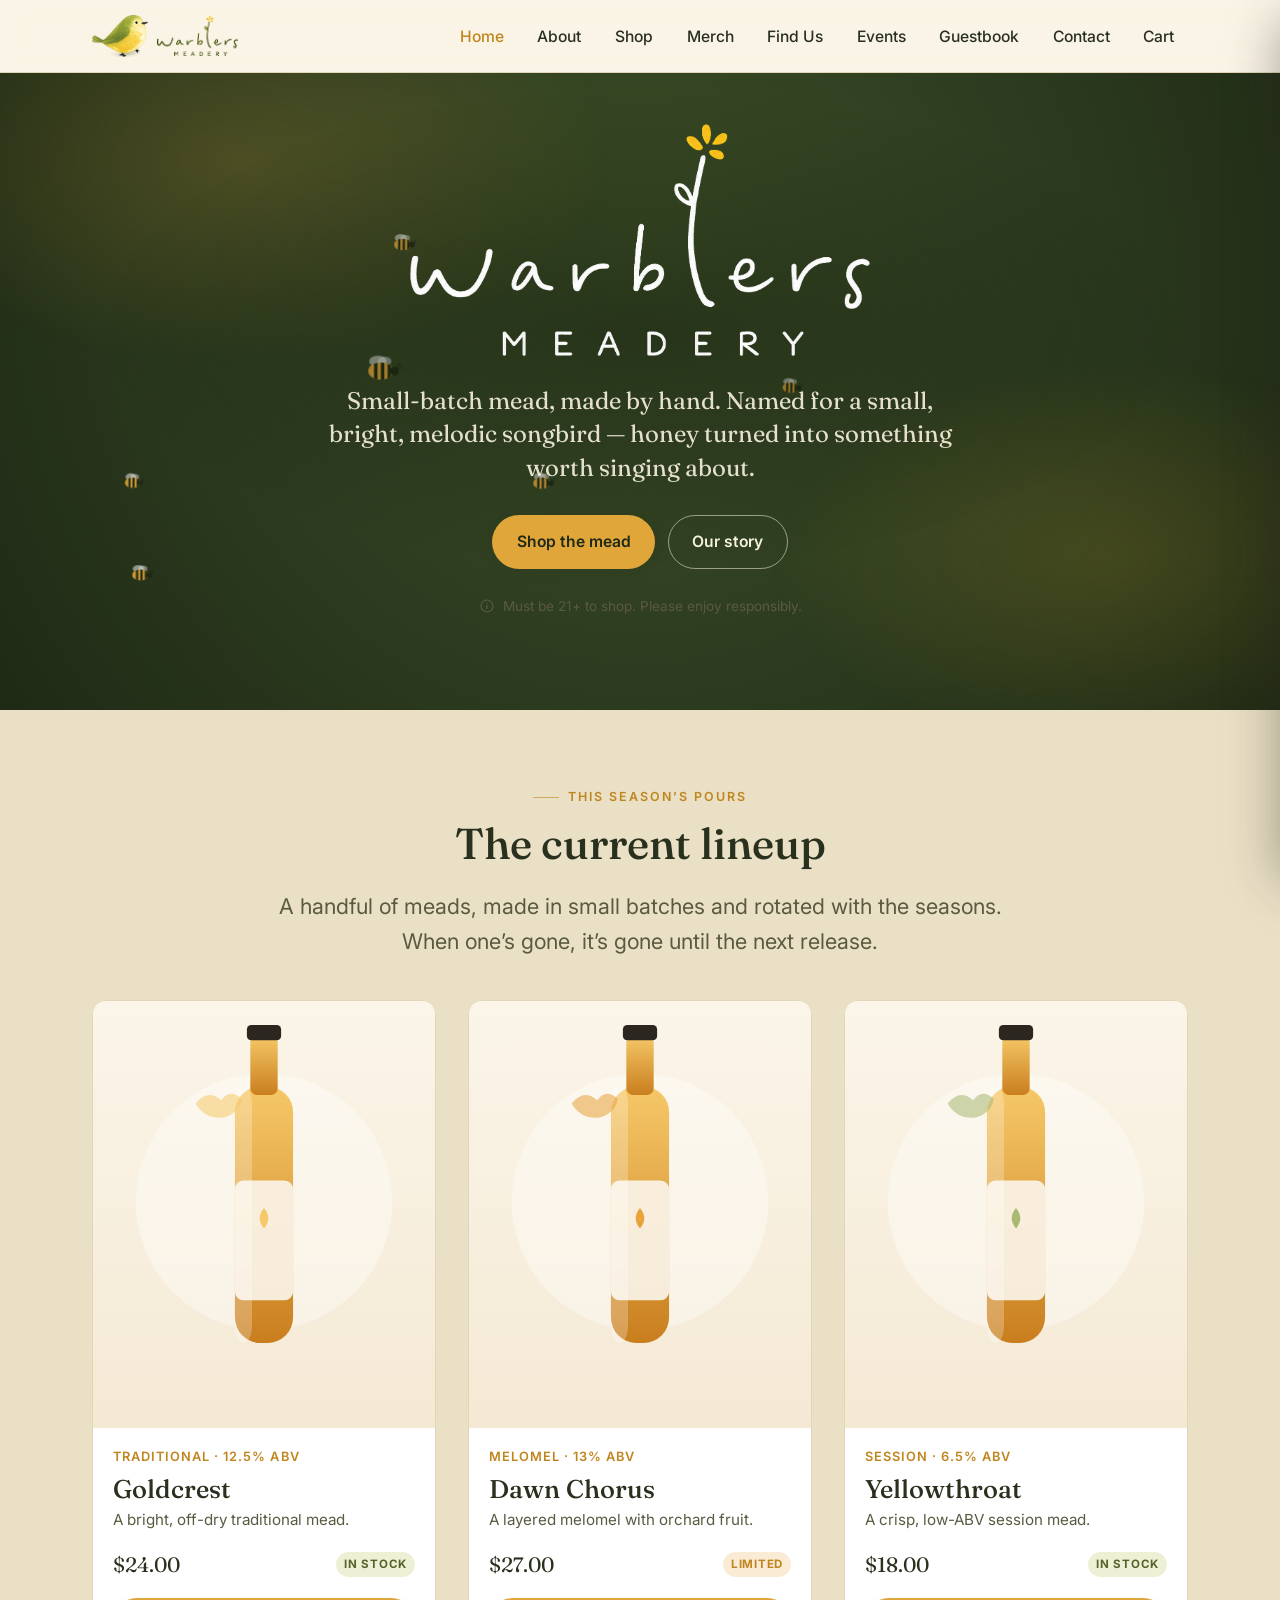
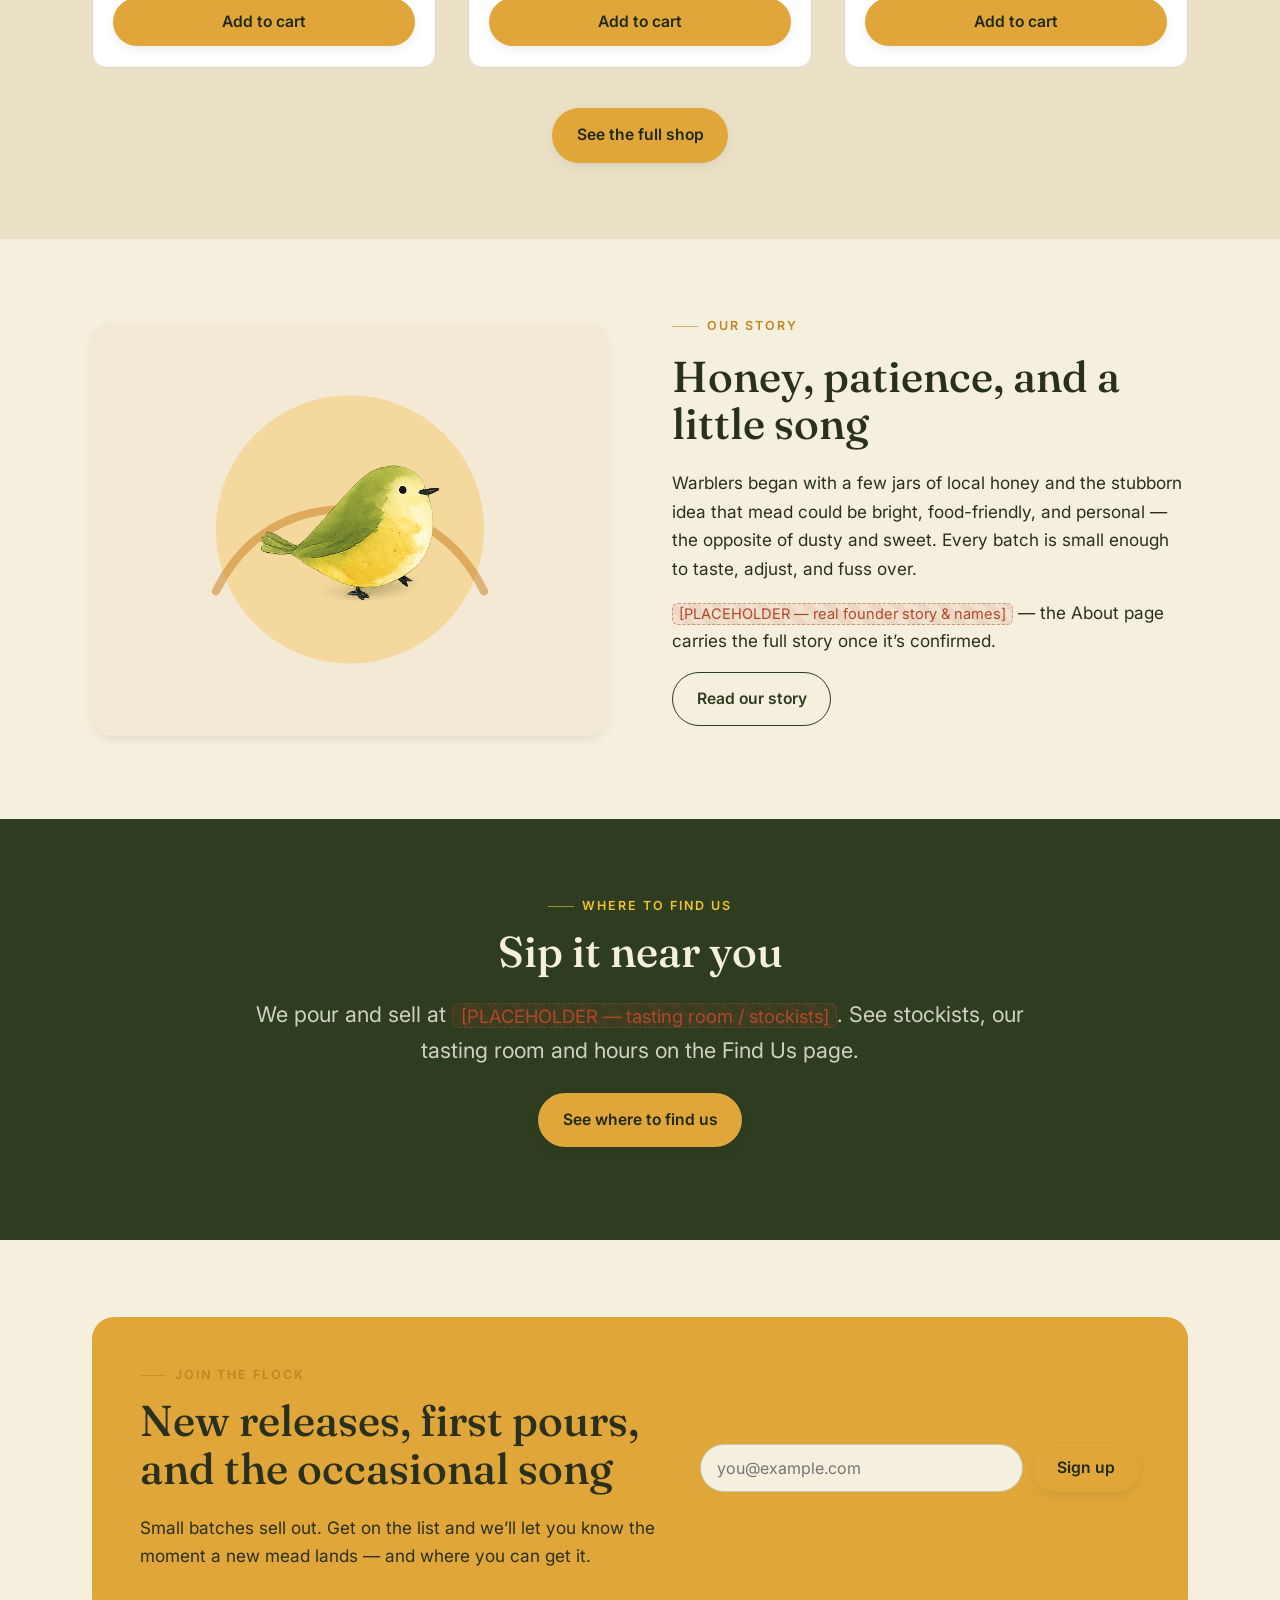
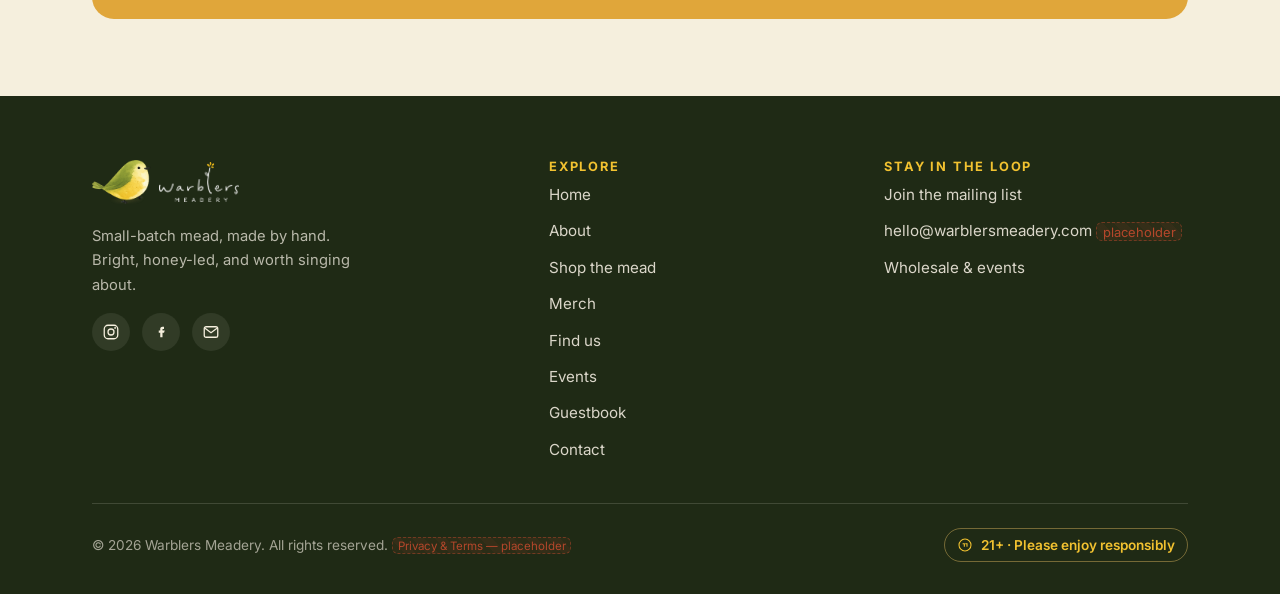
==== commit 8b360763: "Admin sign-in + Supabase-backed guestbook and contact form (config-gated) - admin.html + js/admin.js" ====
--- a/index.html
+++ b/index.html
@@ -209,6 +209,8 @@
     </div>
   </footer>
 
+  <script src="js/config.js"></script>
+  <script src="js/supabase-lite.js"></script>
   <script src="js/data.js"></script>
   <script src="js/main.js?v=2"></script>
 </body>
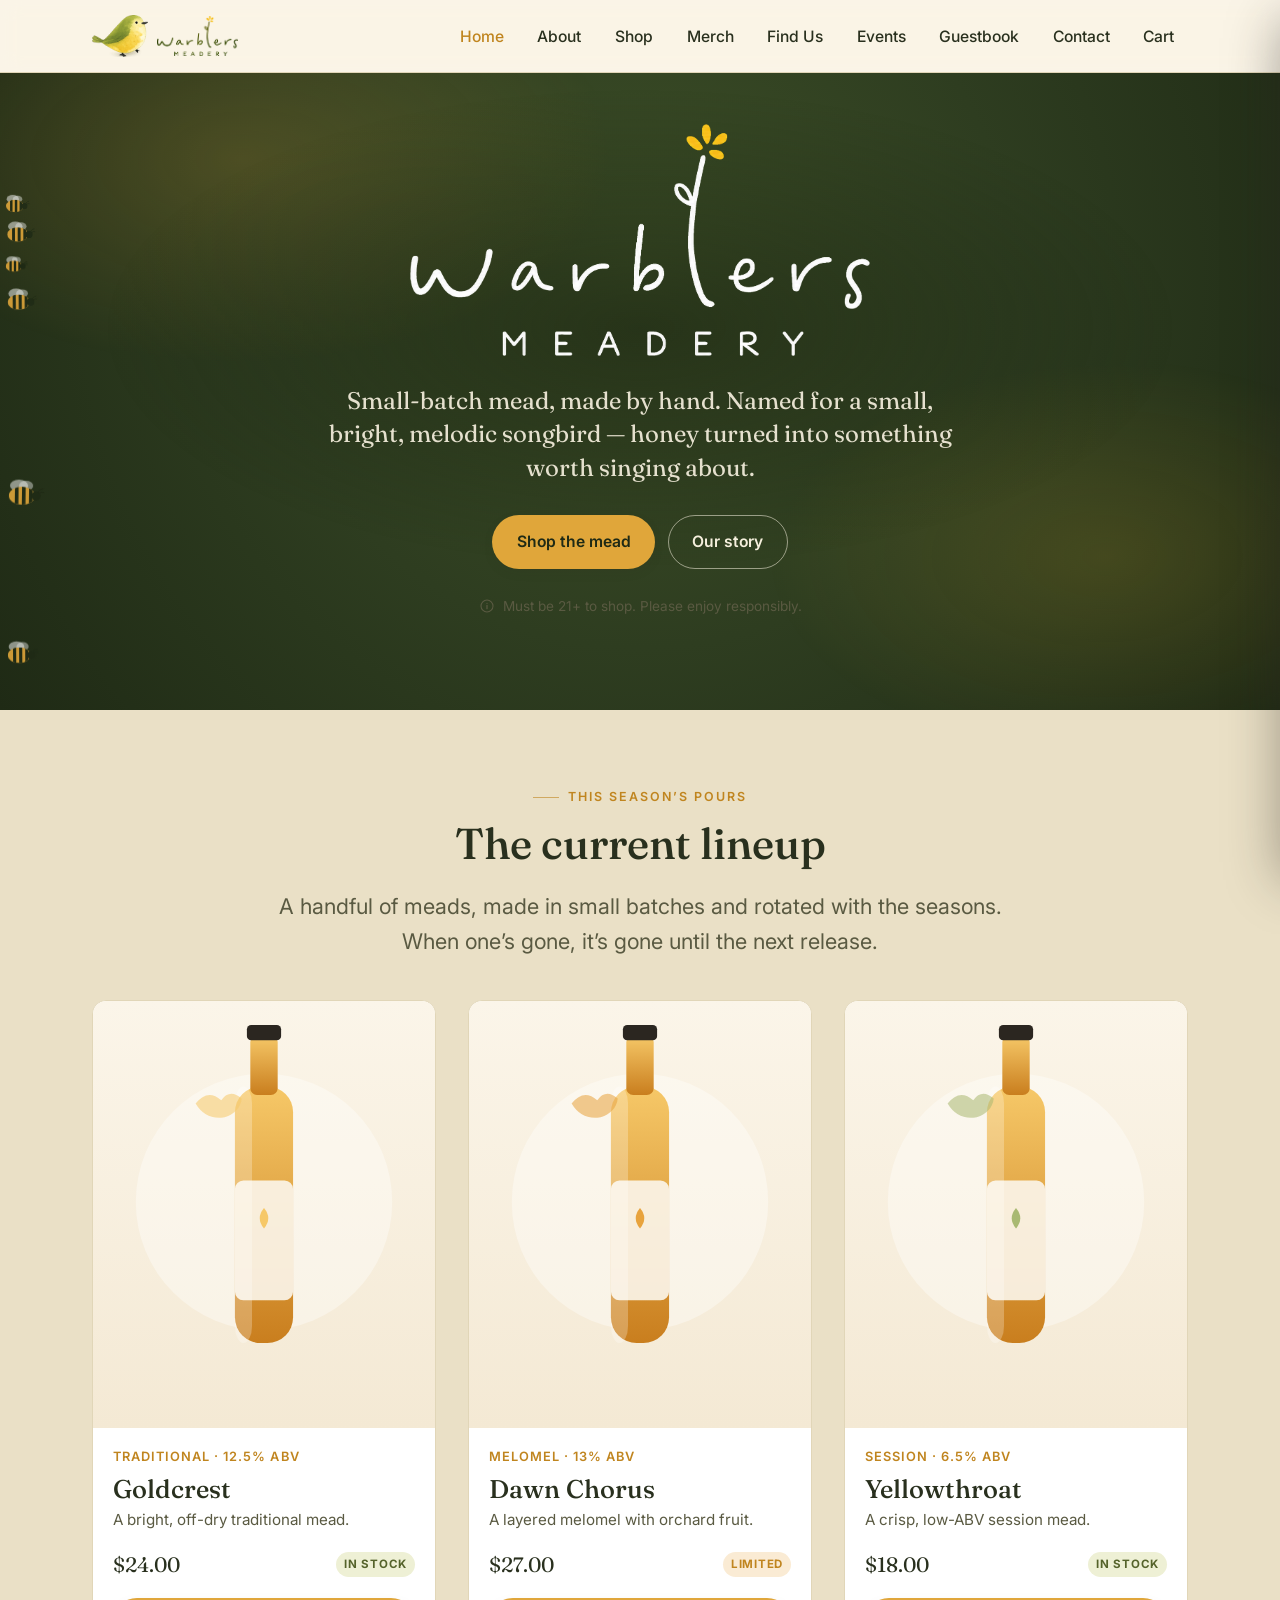
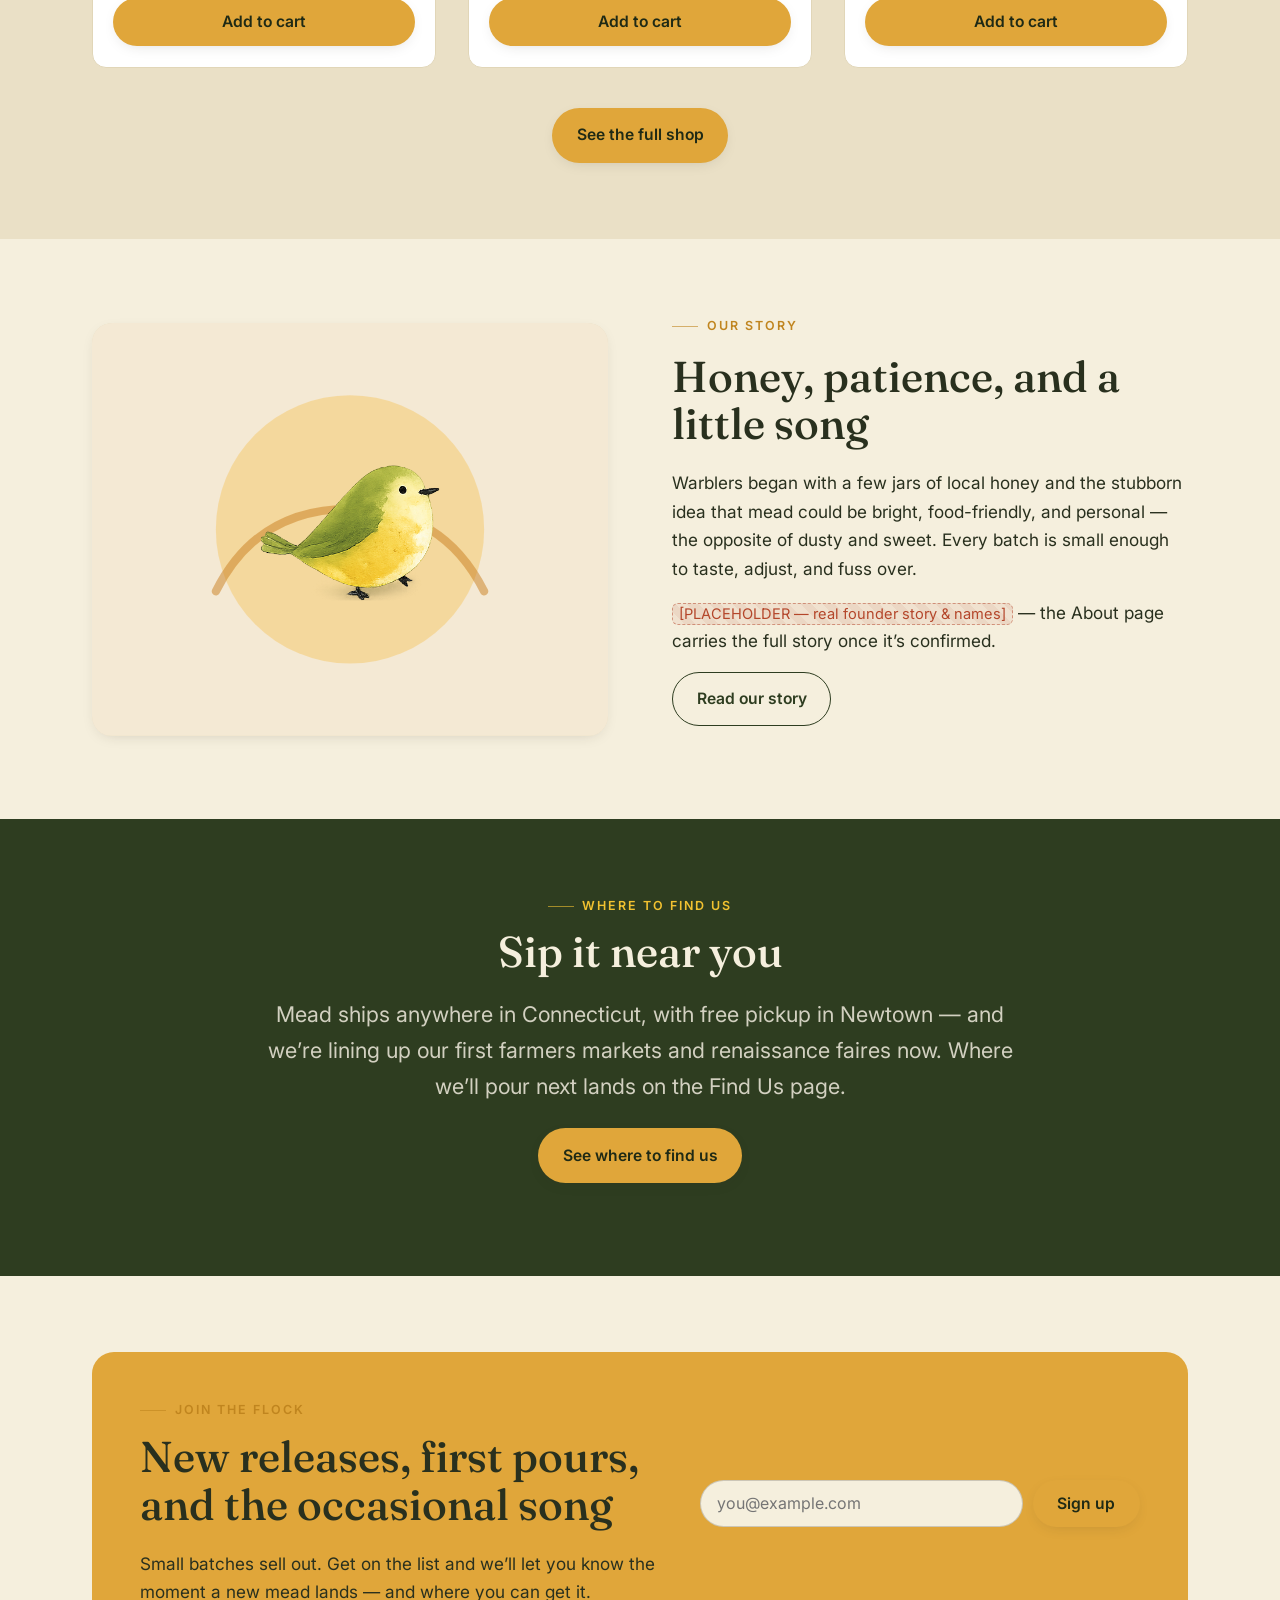
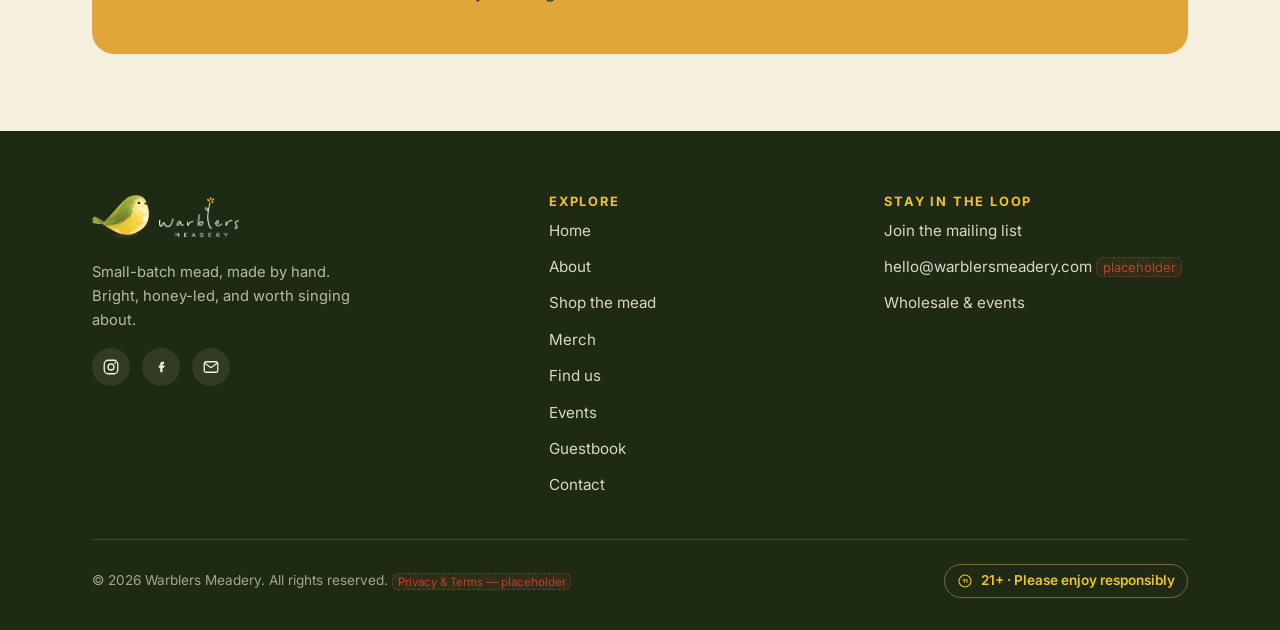
==== commit 696094d9: "Real fulfillment: CT shipping + free local pickup in Newtown - Checkout: email field, ship/pickup ch" ====
--- a/index.html
+++ b/index.html
@@ -137,7 +137,7 @@
       <div class="container center">
         <p class="eyebrow" style="color:var(--amber-glow);justify-content:center">Where to find us</p>
         <h2>Sip it near you</h2>
-        <p class="lede" style="color:rgba(251,245,233,0.8)">We pour and sell at <span class="ph">[PLACEHOLDER — tasting room / stockists]</span>. See stockists, our tasting room and hours on the Find Us page.</p>
+        <p class="lede" style="color:rgba(251,245,233,0.8)">Mead ships anywhere in Connecticut, with free pickup in Newtown — and we’re lining up our first farmers markets and renaissance faires now. Where we’ll pour next lands on the Find Us page.</p>
         <p style="margin-top:1.5rem"><a class="btn btn--honey" href="find-us.html">See where to find us</a></p>
       </div>
     </section>
--- a/css/styles.css
+++ b/css/styles.css
@@ -586,6 +586,17 @@
 .ship-eligibility { font-size: 0.88rem; color: var(--ink-soft); display: flex; gap: 0.5rem; align-items: flex-start; margin-top: 0.5rem; }
 .ship-eligibility svg { flex: none; color: var(--honey-deep); margin-top: 2px; }
 
+/* Checkout fulfillment choice (ship vs local pickup) */
+.co-fulfill { border: none; margin: 0.25rem 0 0.9rem; padding: 0; }
+.co-fulfill legend { font-weight: 600; font-size: 0.92rem; margin-bottom: 0.35rem; padding: 0; }
+.co-fulfill .check { display: flex; margin: 0.3rem 0; }
+.co-fulfill-hint { color: var(--ink-soft); font-size: 0.85rem; }
+.co-pickup-info {
+  background: var(--cream-2); border-radius: 10px;
+  padding: 0.8rem 1rem; margin: 0 0 0.9rem;
+  font-size: 0.92rem; line-height: 1.5;
+}
+
 /* Checkout summary + state message */
 .checkout-summary { margin: 0 0 1rem; }
 .co-line { display: flex; justify-content: space-between; gap: 1rem; padding: 0.4rem 0; font-size: 0.95rem; border-bottom: 1px solid var(--line); }
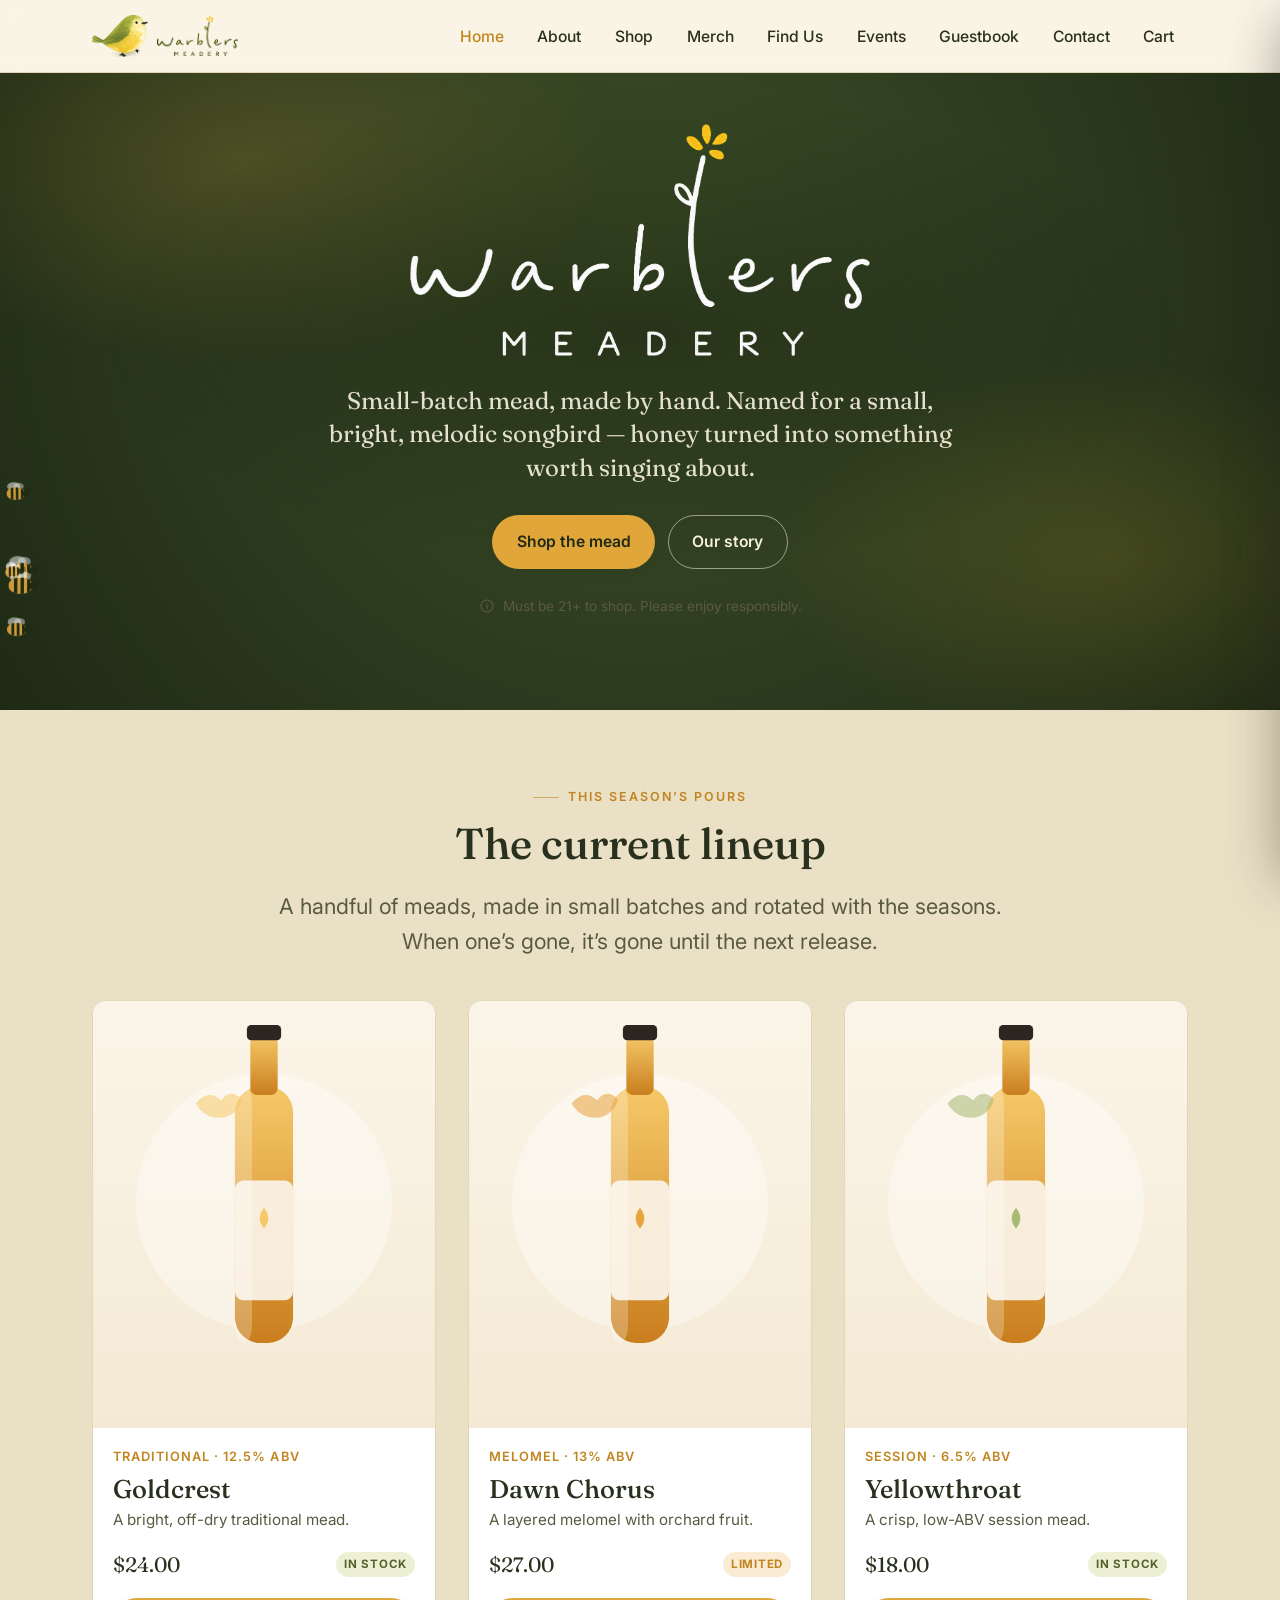
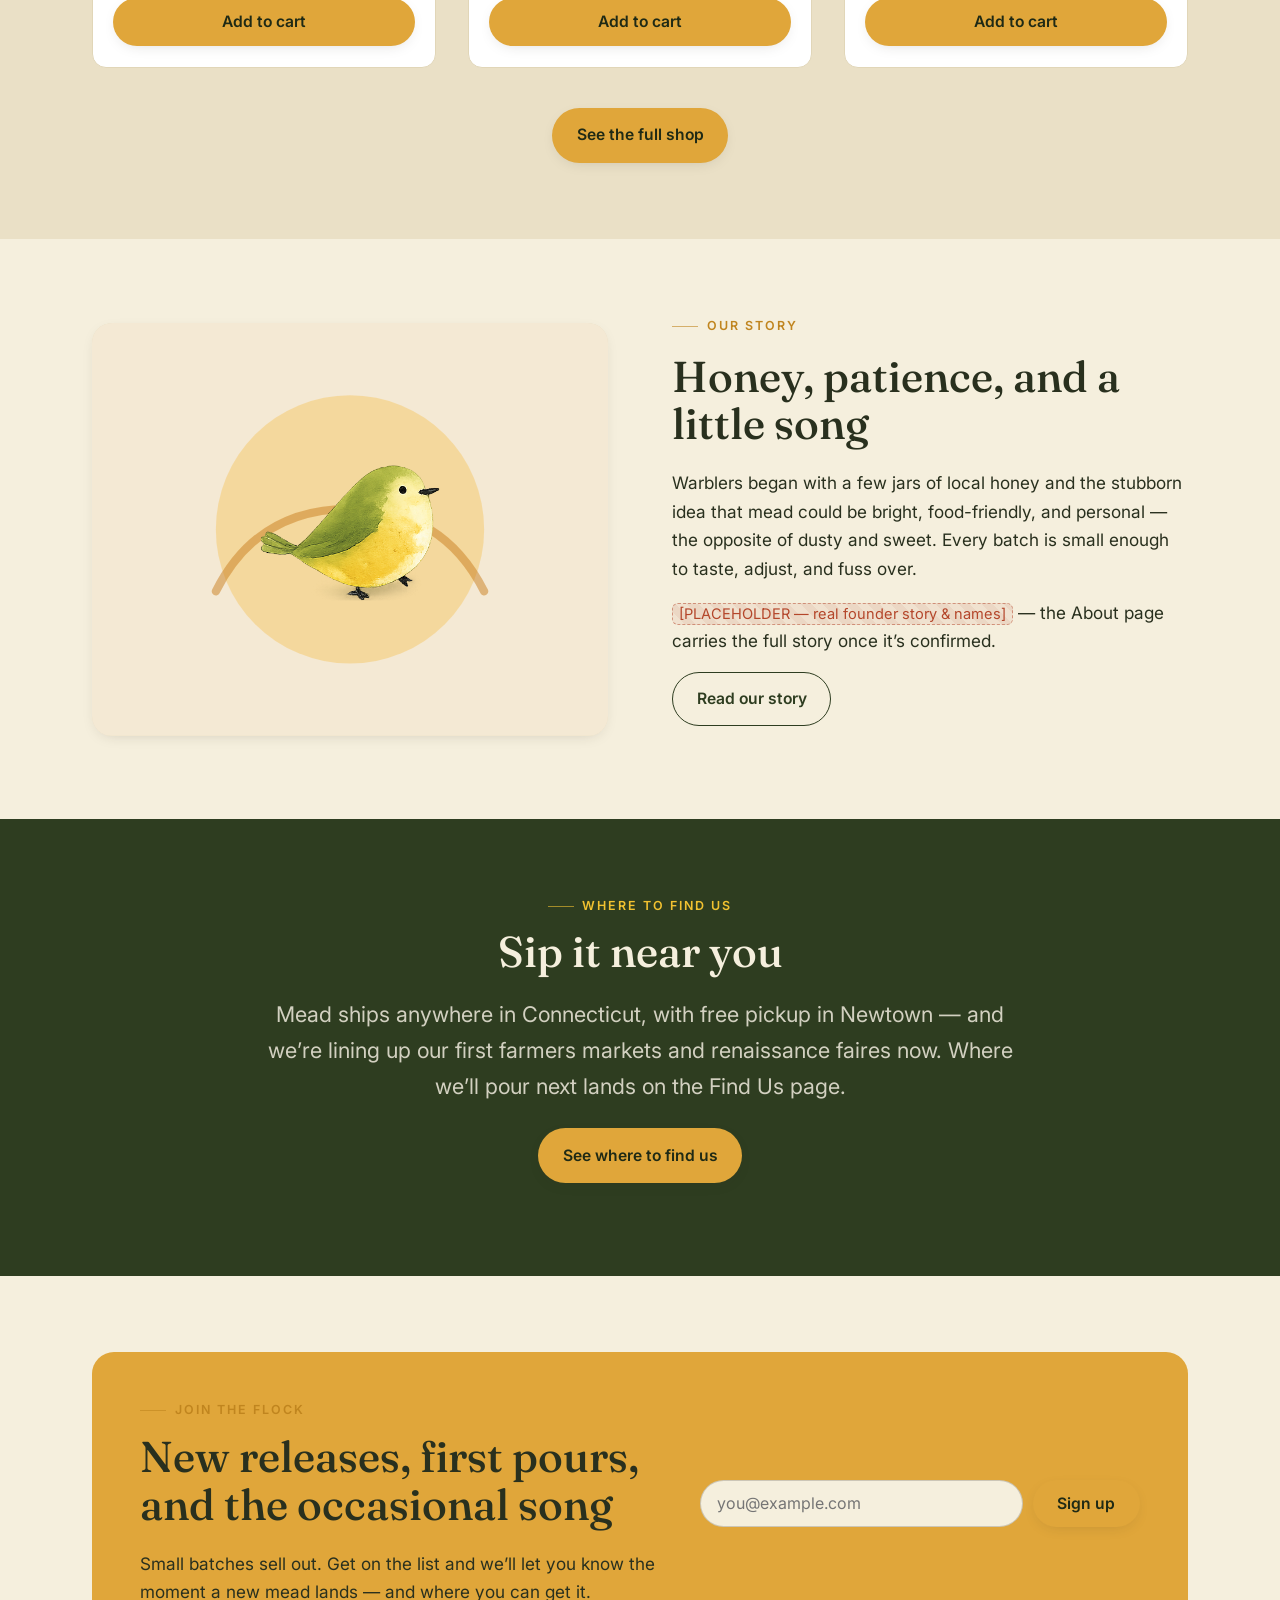
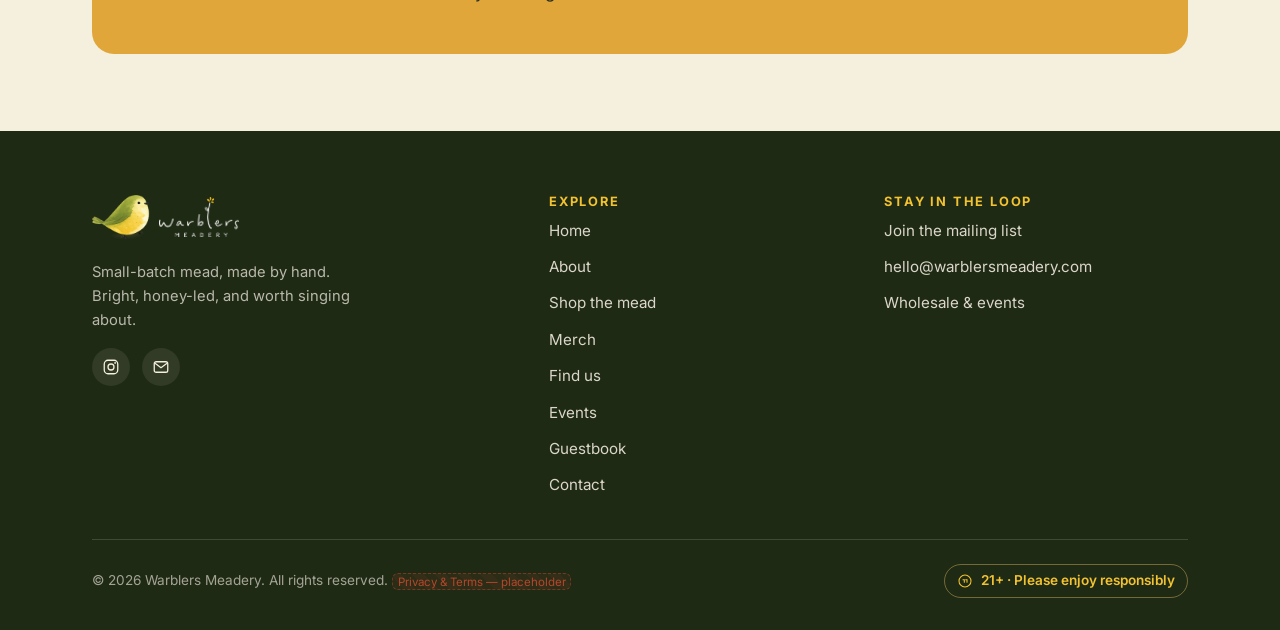
==== commit dd42fe18: "Real contact details: hello@warblersmeadery.com + @warblersmeadery Placeholder chips removed site-wi" ====
--- a/index.html
+++ b/index.html
@@ -172,8 +172,7 @@
           <a class="brand" href="index.html"><img class="brand-bird" src="assets/bird-logo.png" alt="" aria-hidden="true" width="309" height="232"><img class="brand-wordmark" src="assets/wordmark-white.png" alt="Warblers Meadery" width="1313" height="661"></a>
           <p style="margin-top:0.75rem;max-width:32ch">Small-batch mead, made by hand. Bright, honey-led, and worth singing about.</p>
           <div class="social">
-            <a href="#" aria-label="Instagram"><svg width="18" height="18" viewBox="0 0 24 24" fill="none"><rect x="3" y="3" width="18" height="18" rx="5" stroke="currentColor" stroke-width="1.7"/><circle cx="12" cy="12" r="4" stroke="currentColor" stroke-width="1.7"/><circle cx="17.5" cy="6.5" r="1.2" fill="currentColor"/></svg></a>
-            <a href="#" aria-label="Facebook"><svg width="18" height="18" viewBox="0 0 24 24" fill="none"><path d="M14 8h2V5h-2c-2.2 0-3 1.3-3 3v2H9v3h2v6h3v-6h2l1-3h-3V8.5c0-.3.2-.5.5-.5z" fill="currentColor"/></svg></a>
+            <a href="https://www.instagram.com/warblersmeadery" target="_blank" rel="noopener" aria-label="Warblers Meadery on Instagram"><svg width="18" height="18" viewBox="0 0 24 24" fill="none"><rect x="3" y="3" width="18" height="18" rx="5" stroke="currentColor" stroke-width="1.7"/><circle cx="12" cy="12" r="4" stroke="currentColor" stroke-width="1.7"/><circle cx="17.5" cy="6.5" r="1.2" fill="currentColor"/></svg></a>
             <a href="mailto:hello@warblersmeadery.com" aria-label="Email"><svg width="18" height="18" viewBox="0 0 24 24" fill="none"><rect x="3" y="5" width="18" height="14" rx="2.5" stroke="currentColor" stroke-width="1.7"/><path d="M4 7l8 6 8-6" stroke="currentColor" stroke-width="1.7"/></svg></a>
           </div>
         </div>
@@ -194,7 +193,7 @@
           <h4>Stay in the loop</h4>
           <ul>
             <li><a href="#mailing-list-input">Join the mailing list</a></li>
-            <li><a href="mailto:hello@warblersmeadery.com">hello@warblersmeadery.com <span class="ph">placeholder</span></a></li>
+            <li><a href="mailto:hello@warblersmeadery.com">hello@warblersmeadery.com</a></li>
             <li><a href="contact.html">Wholesale &amp; events</a></li>
           </ul>
         </div>
--- a/css/styles.css
+++ b/css/styles.css
@@ -809,3 +809,19 @@
   .mural-frame { padding: clamp(10px, 3vw, 16px); }
   .mural-reserved-label { font-size: 0.48rem; letter-spacing: 0.05em; }
 }
+
+/* ============================================================
+   Appearances — markets & faires (find-us.html, events.html)
+   ============================================================ */
+.appearances { display: grid; gap: 1.25rem; grid-template-columns: repeat(auto-fit, minmax(260px, 1fr)); }
+.appearance-card { background: var(--white); border: 1px solid var(--line); border-radius: var(--radius); padding: 1.4rem 1.5rem; }
+.appearance-when {
+  font-family: var(--sans); font-weight: 600; letter-spacing: 0.1em;
+  text-transform: uppercase; font-size: 0.75rem; color: var(--honey-deep); margin-bottom: 0.4rem;
+}
+.appearance-empty {
+  grid-column: 1 / -1; text-align: center; padding: 2.75rem 1.25rem;
+  background: var(--white); border: 1.5px dashed var(--line); border-radius: var(--radius);
+}
+.appearance-empty img { width: 72px; height: auto; margin: 0 auto 0.75rem; }
+.appearance-empty p { color: var(--ink-soft); max-width: 46ch; margin: 0 auto; }
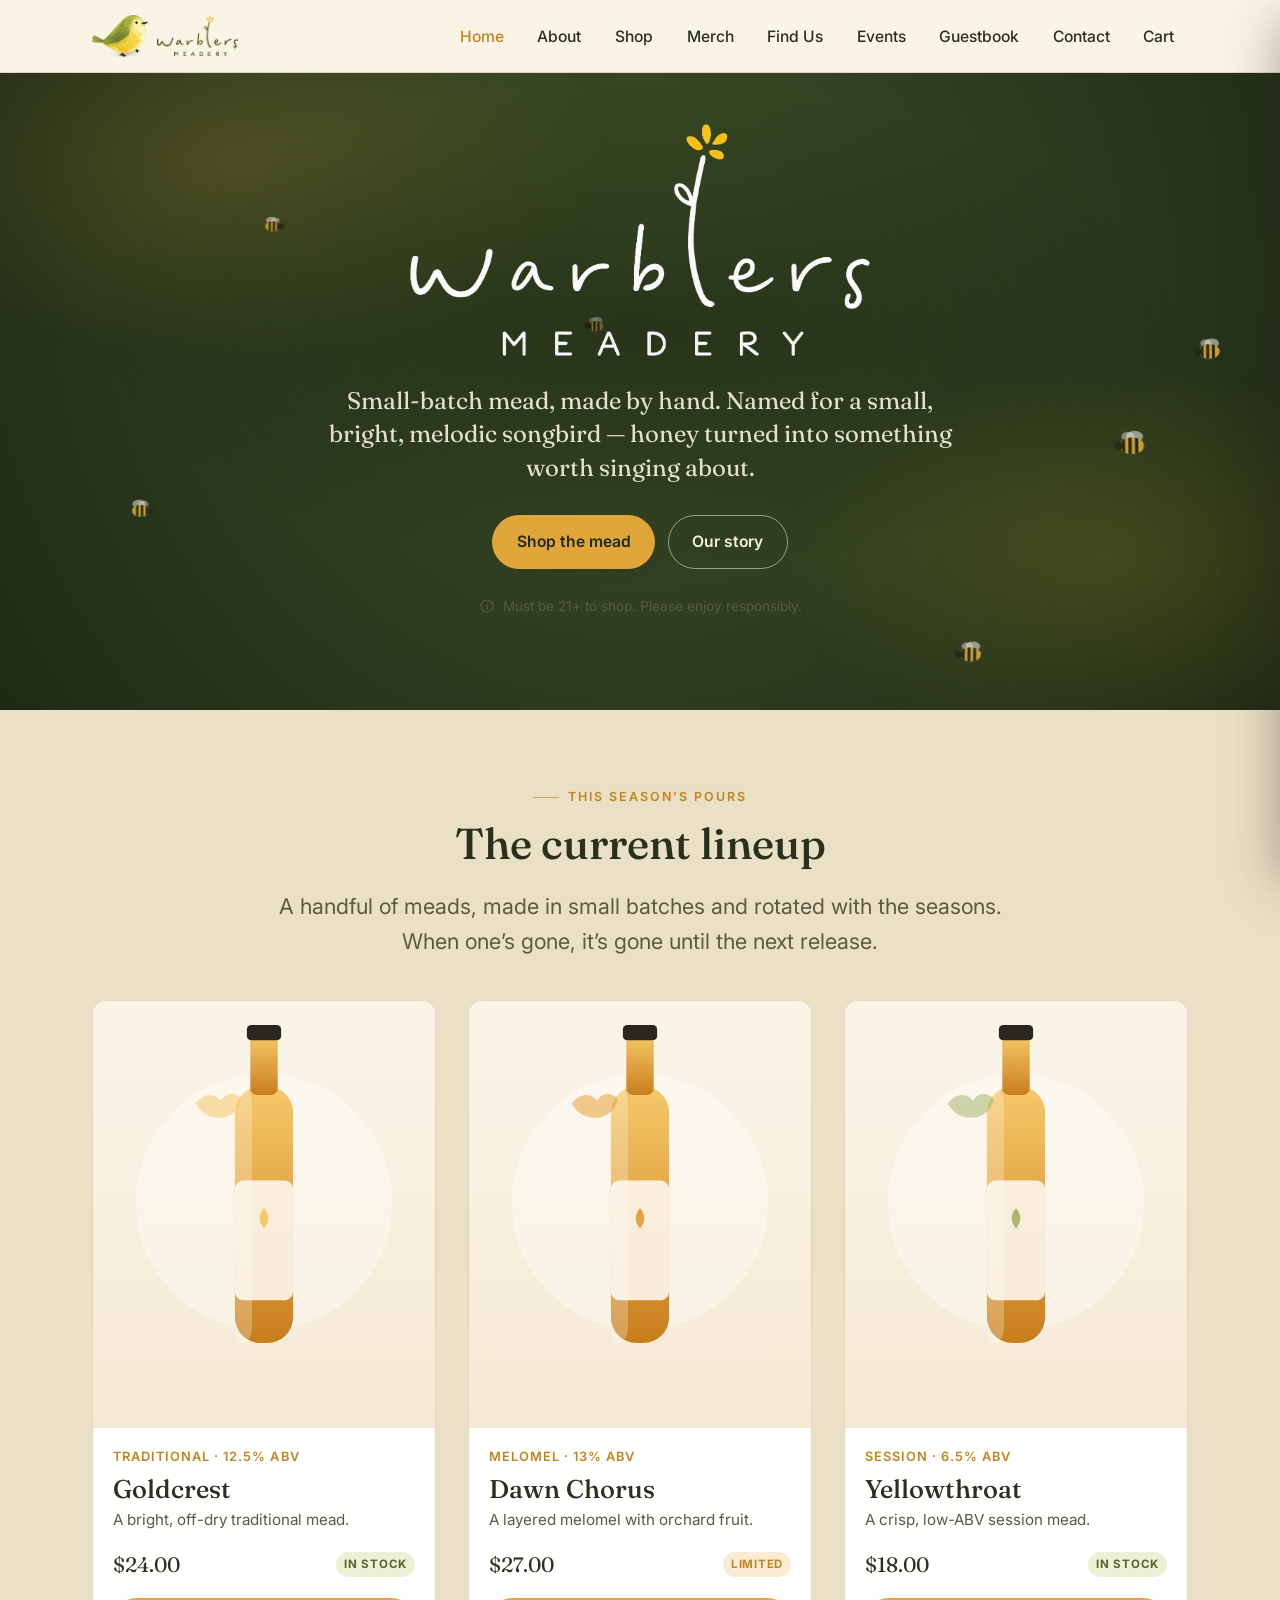
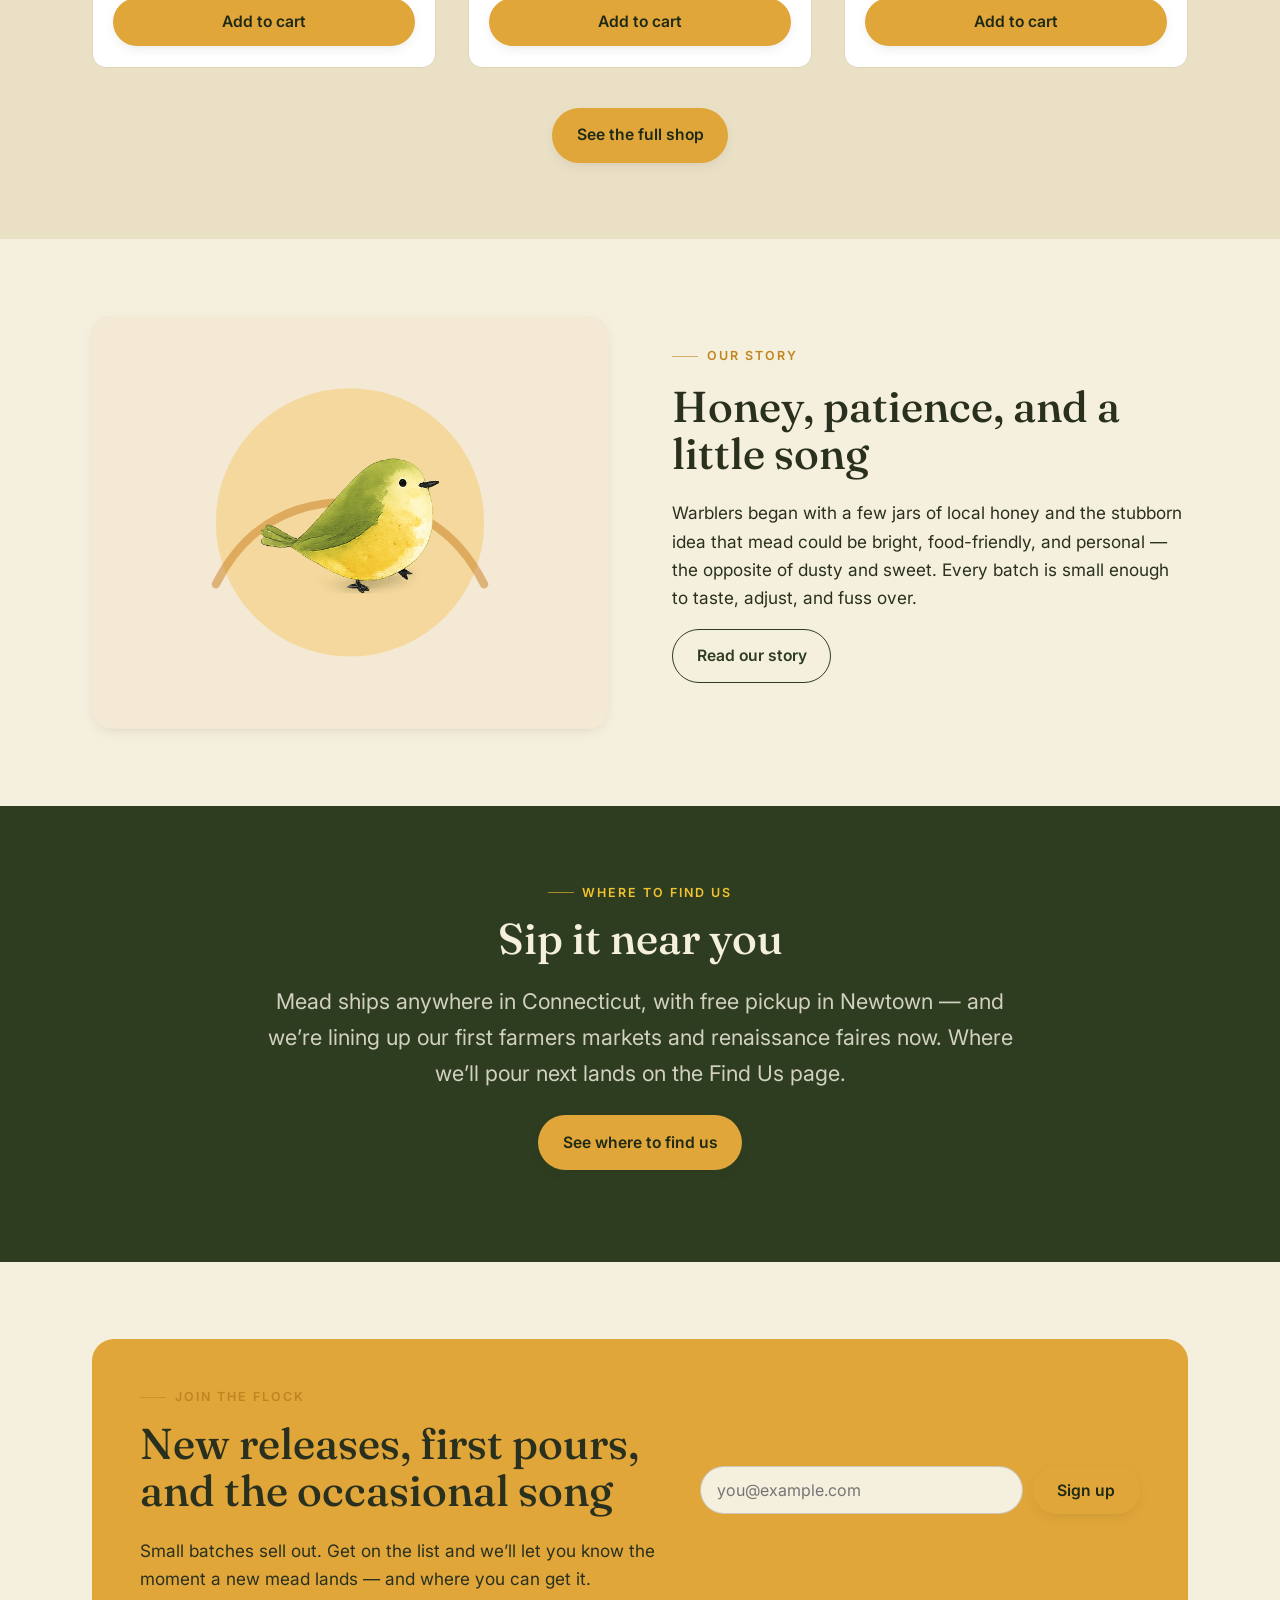
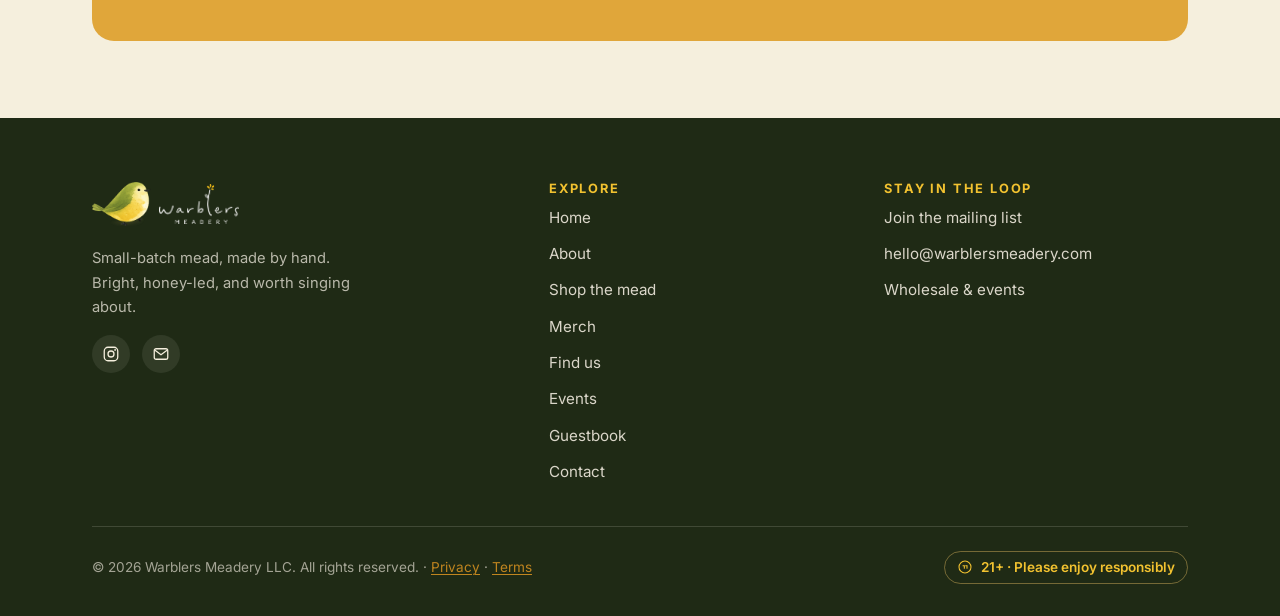
==== commit 5ff7945b: "Warblers Meadery LLC legal footer, privacy + terms pages, story de-placeholdered - Footer on every p" ====
--- a/index.html
+++ b/index.html
@@ -126,7 +126,6 @@
           <p class="eyebrow">Our story</p>
           <h2>Honey, patience, and a little song</h2>
           <p>Warblers began with a few jars of local honey and the stubborn idea that mead could be bright, food-friendly, and personal — the opposite of dusty and sweet. Every batch is small enough to taste, adjust, and fuss over.</p>
-          <p><span class="ph">[PLACEHOLDER — real founder story &amp; names]</span> — the About page carries the full story once it’s confirmed.</p>
           <p><a class="btn btn--ghost" href="about.html">Read our story</a></p>
         </div>
       </div>
@@ -199,7 +198,7 @@
         </div>
       </div>
       <div class="footer-bottom">
-        <span>© <span class="js-year">2026</span> Warblers Meadery. All rights reserved. <span class="ph">Privacy &amp; Terms — placeholder</span></span>
+        <span>© <span class="js-year">2026</span> Warblers Meadery LLC. All rights reserved. · <a href="privacy.html">Privacy</a> · <a href="terms.html">Terms</a></span>
         <span class="footer-21">
           <svg width="16" height="16" viewBox="0 0 24 24" fill="none"><circle cx="12" cy="12" r="9" stroke="currentColor" stroke-width="1.6"/><path d="M9 10h2v4M13 10h2v4" stroke="currentColor" stroke-width="1.6" stroke-linecap="round"/></svg>
           21+ · Please enjoy responsibly
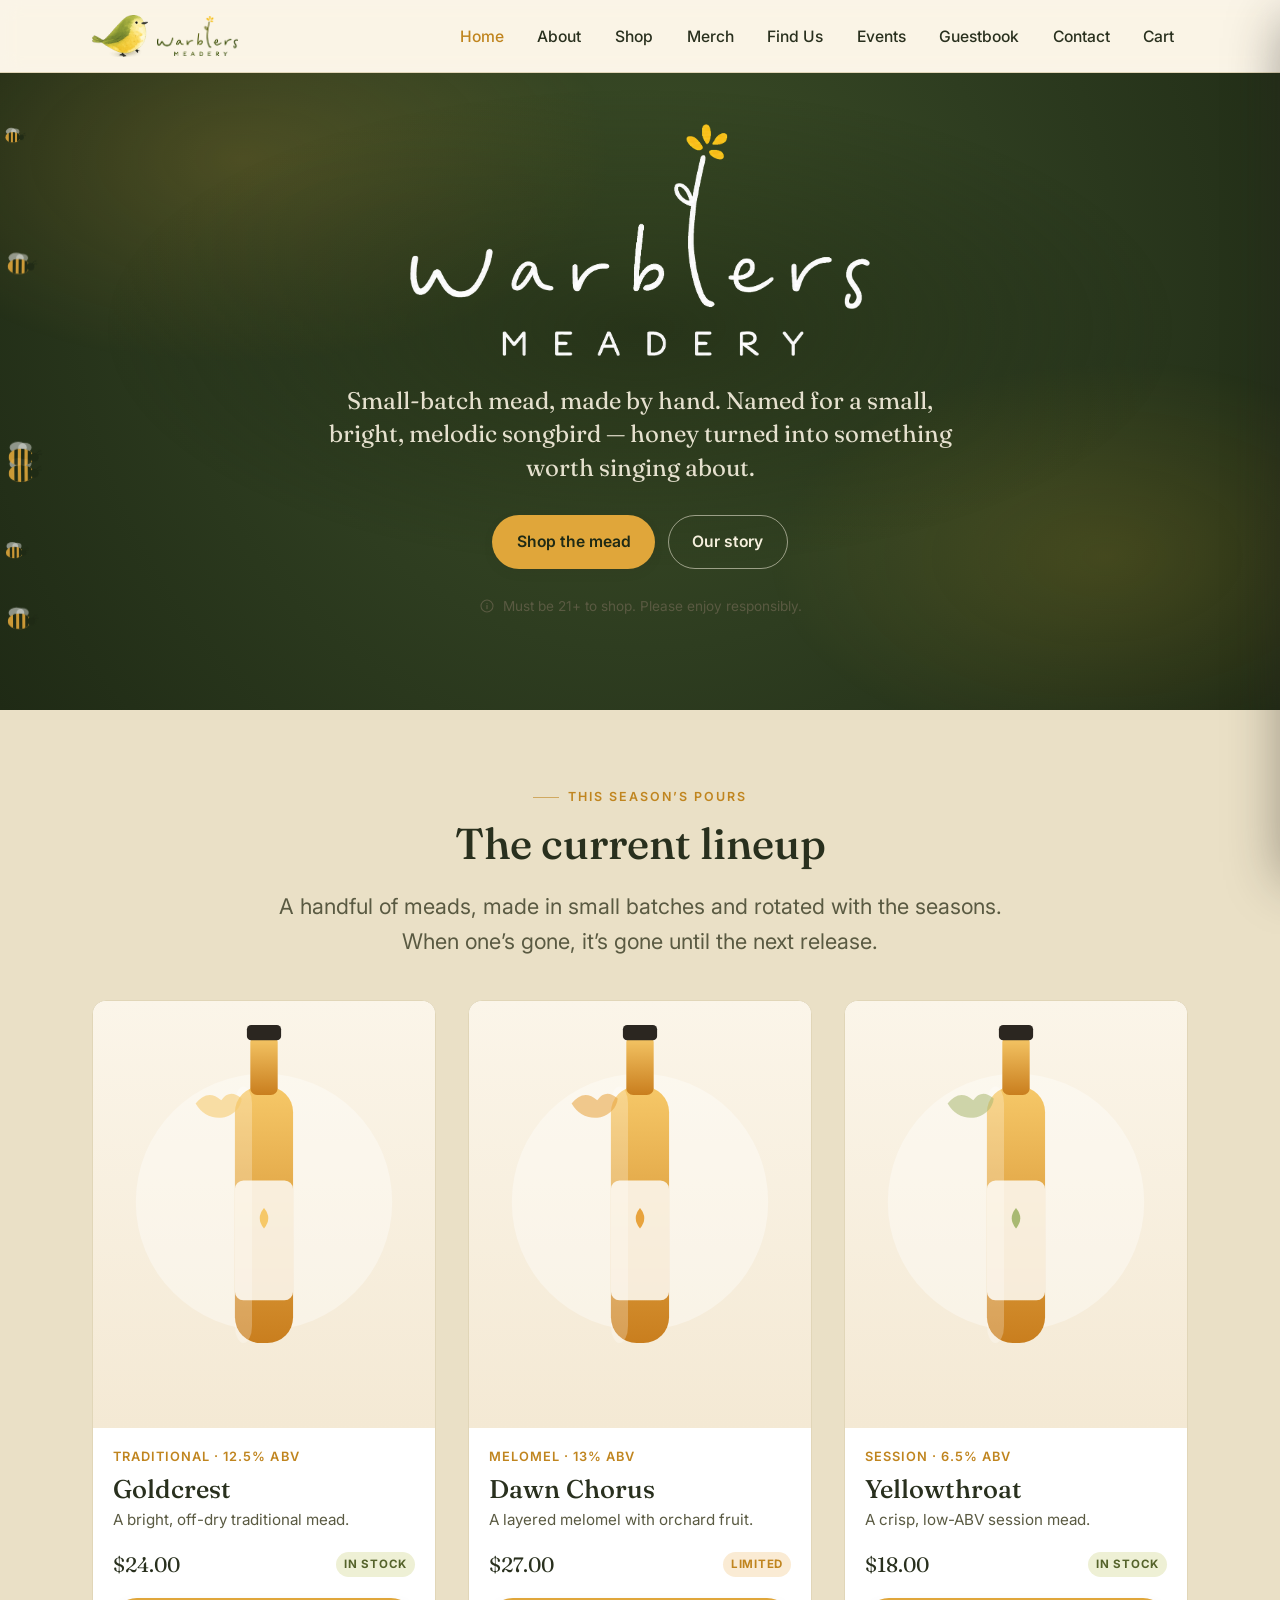
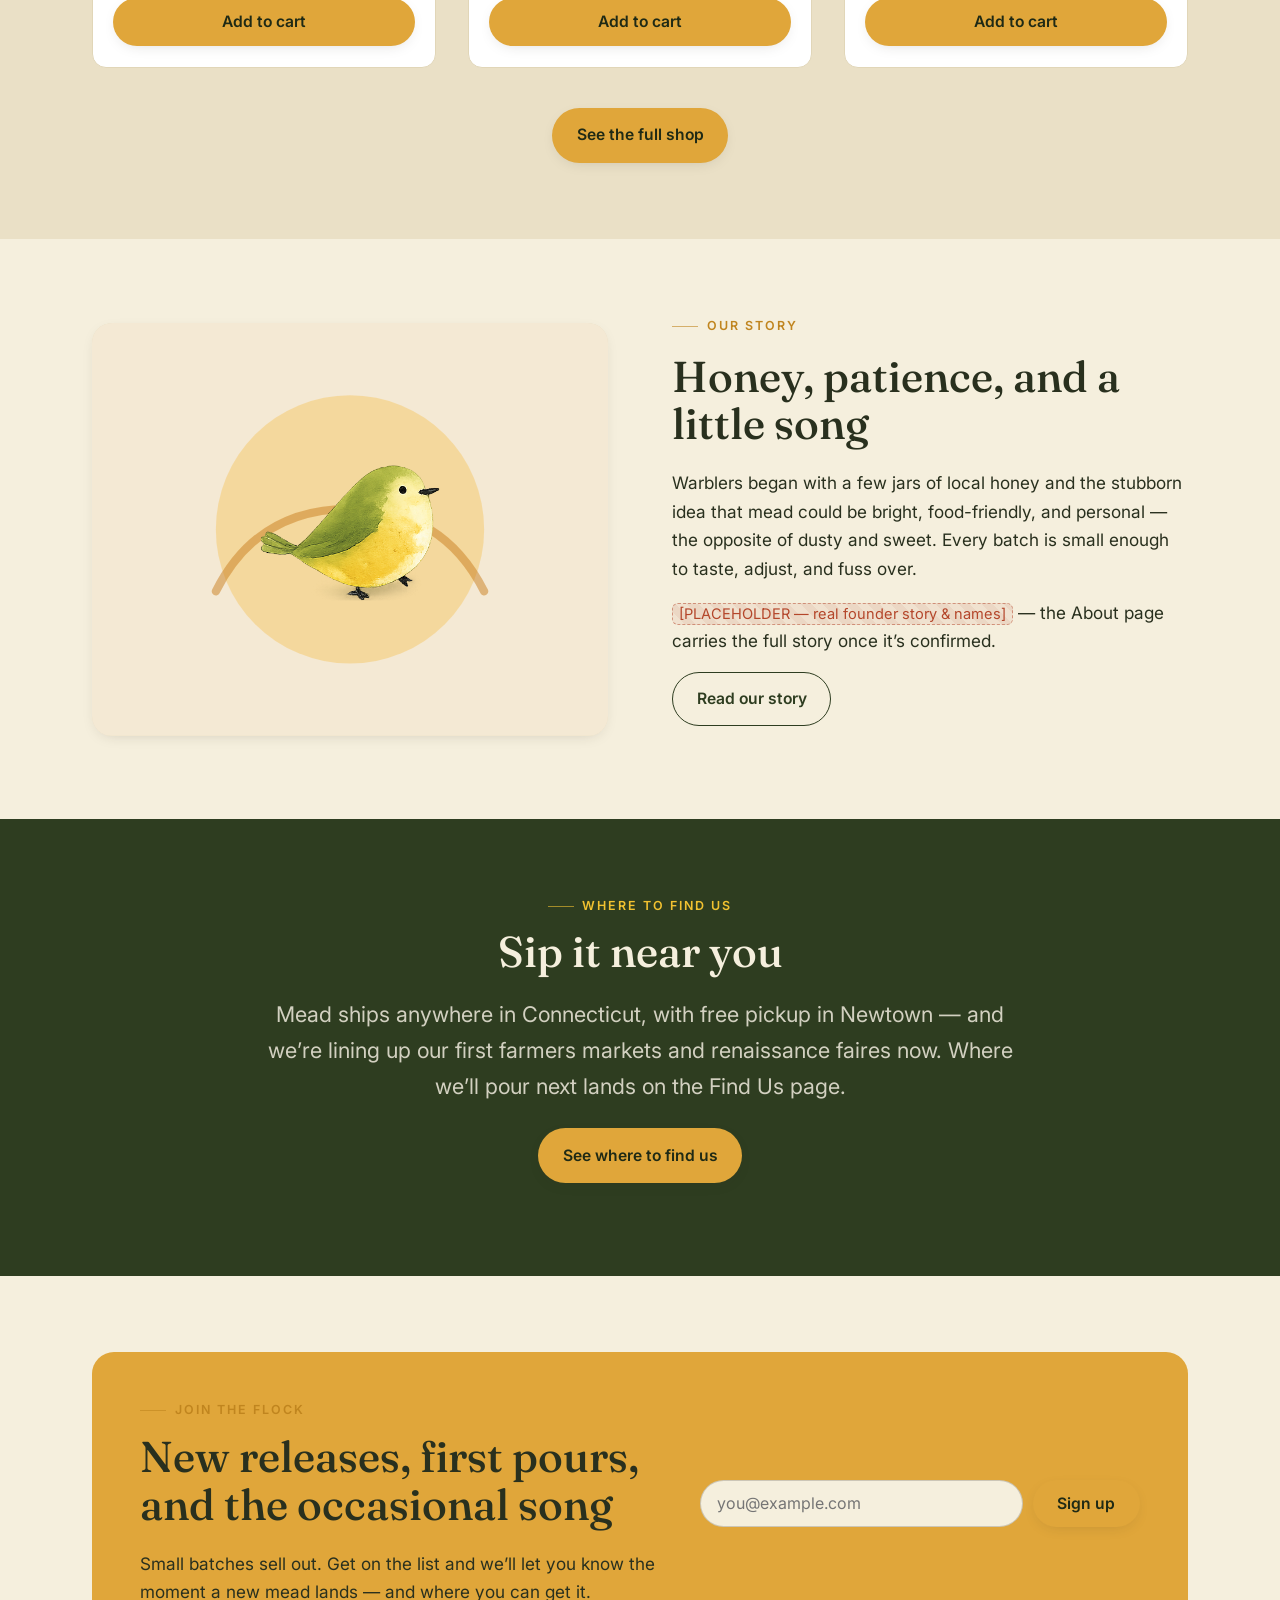
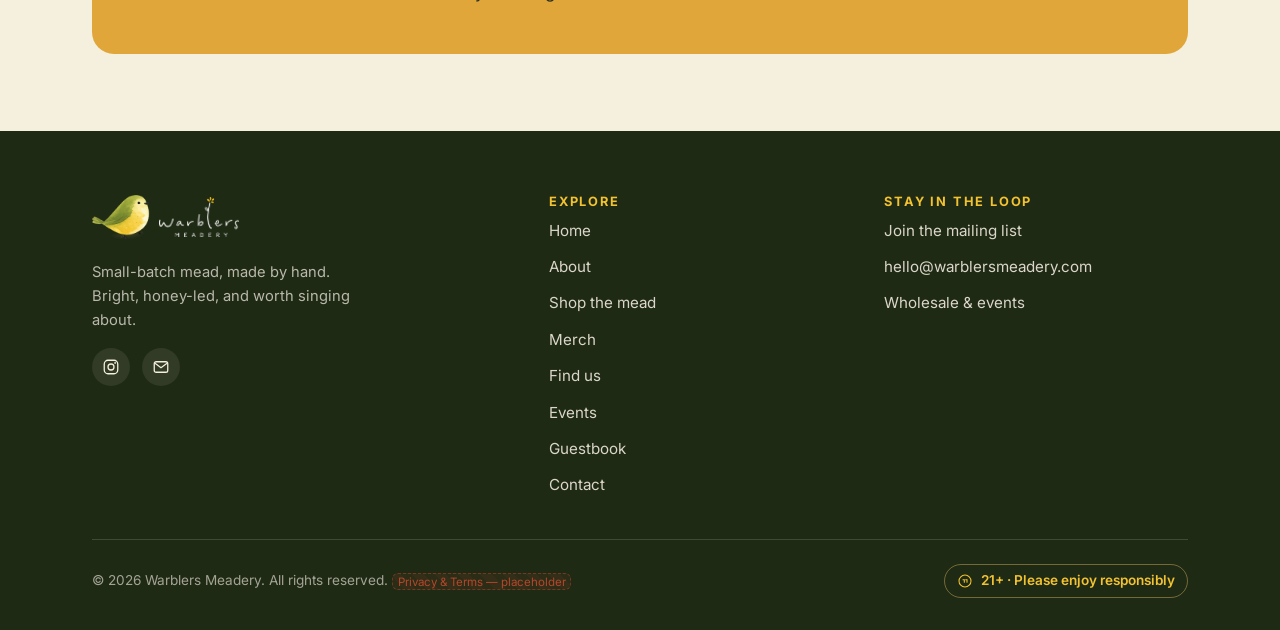
==== commit 15db9f4b: "Revert "Warblers Meadery LLC legal footer, privacy + terms pages, story de-placeholdered" This rever" ====
--- a/index.html
+++ b/index.html
@@ -126,6 +126,7 @@
           <p class="eyebrow">Our story</p>
           <h2>Honey, patience, and a little song</h2>
           <p>Warblers began with a few jars of local honey and the stubborn idea that mead could be bright, food-friendly, and personal — the opposite of dusty and sweet. Every batch is small enough to taste, adjust, and fuss over.</p>
+          <p><span class="ph">[PLACEHOLDER — real founder story &amp; names]</span> — the About page carries the full story once it’s confirmed.</p>
           <p><a class="btn btn--ghost" href="about.html">Read our story</a></p>
         </div>
       </div>
@@ -198,7 +199,7 @@
         </div>
       </div>
       <div class="footer-bottom">
-        <span>© <span class="js-year">2026</span> Warblers Meadery LLC. All rights reserved. · <a href="privacy.html">Privacy</a> · <a href="terms.html">Terms</a></span>
+        <span>© <span class="js-year">2026</span> Warblers Meadery. All rights reserved. <span class="ph">Privacy &amp; Terms — placeholder</span></span>
         <span class="footer-21">
           <svg width="16" height="16" viewBox="0 0 24 24" fill="none"><circle cx="12" cy="12" r="9" stroke="currentColor" stroke-width="1.6"/><path d="M9 10h2v4M13 10h2v4" stroke="currentColor" stroke-width="1.6" stroke-linecap="round"/></svg>
           21+ · Please enjoy responsibly
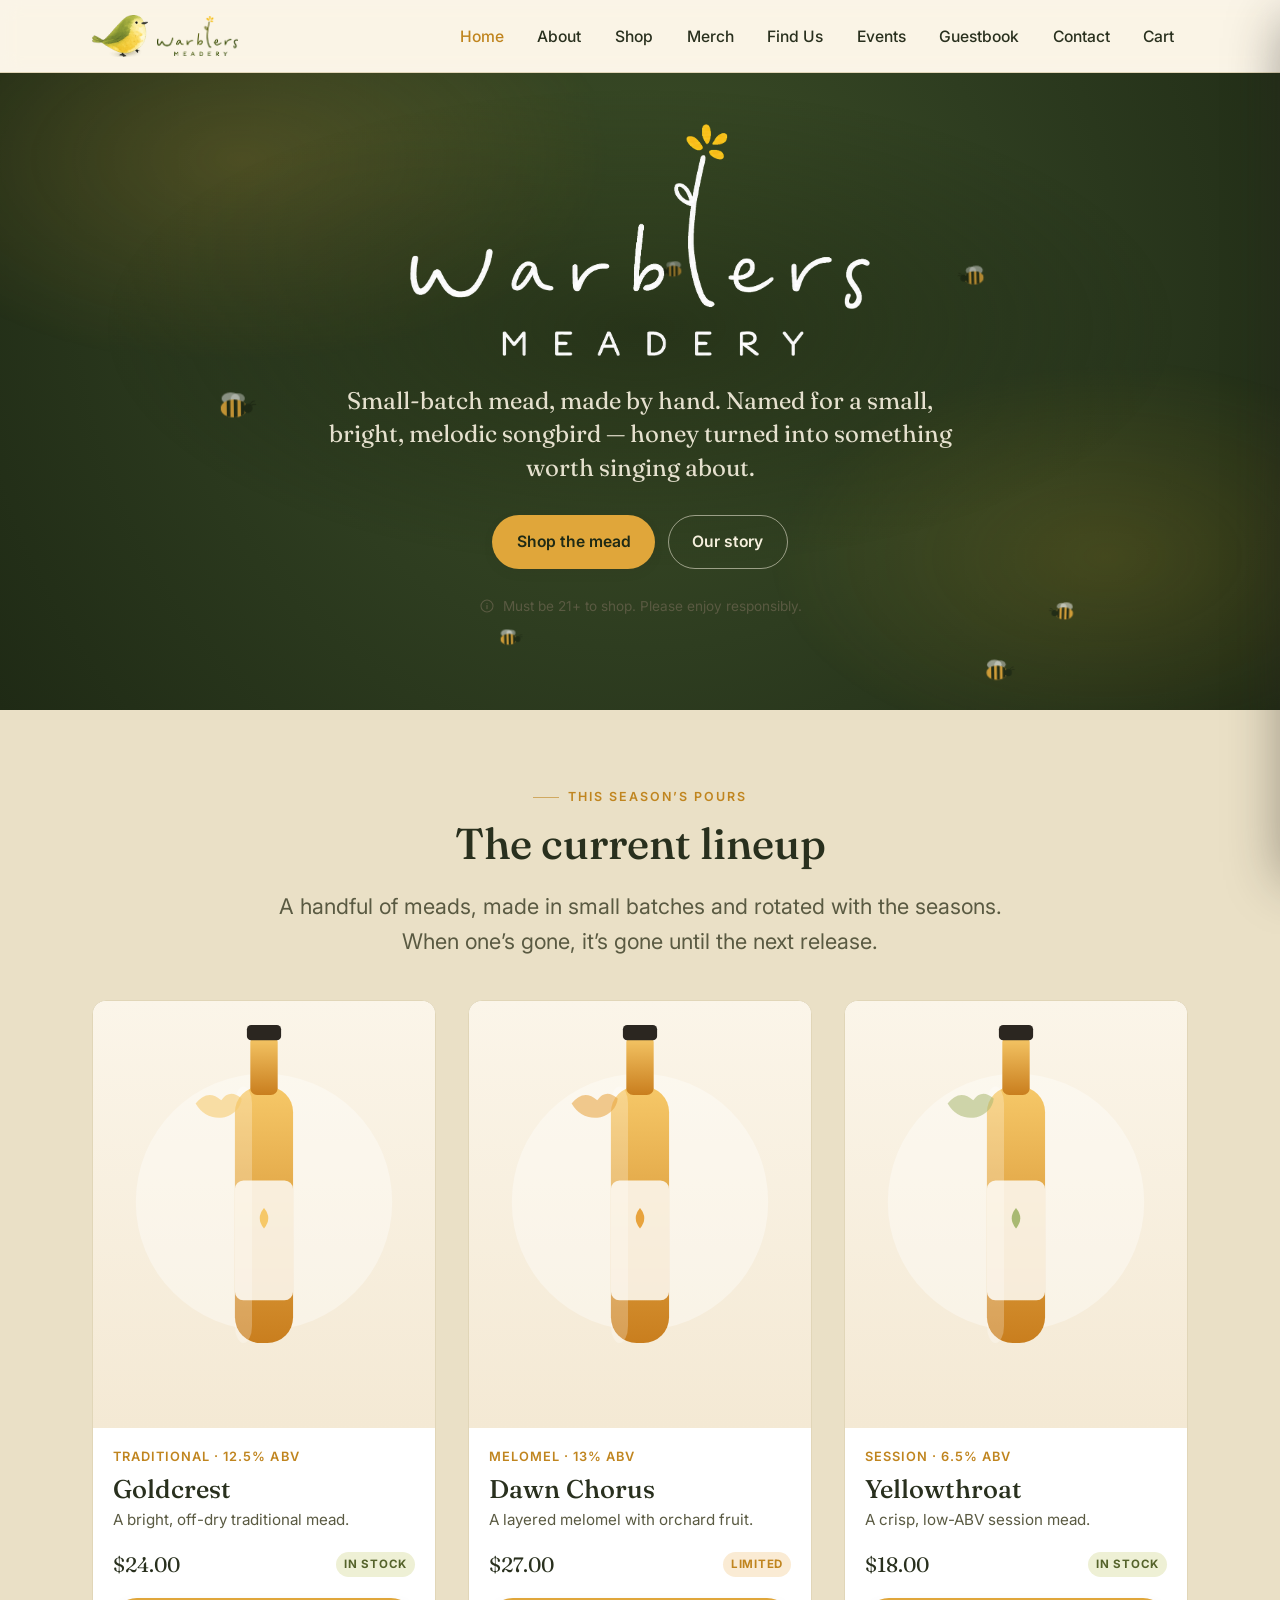
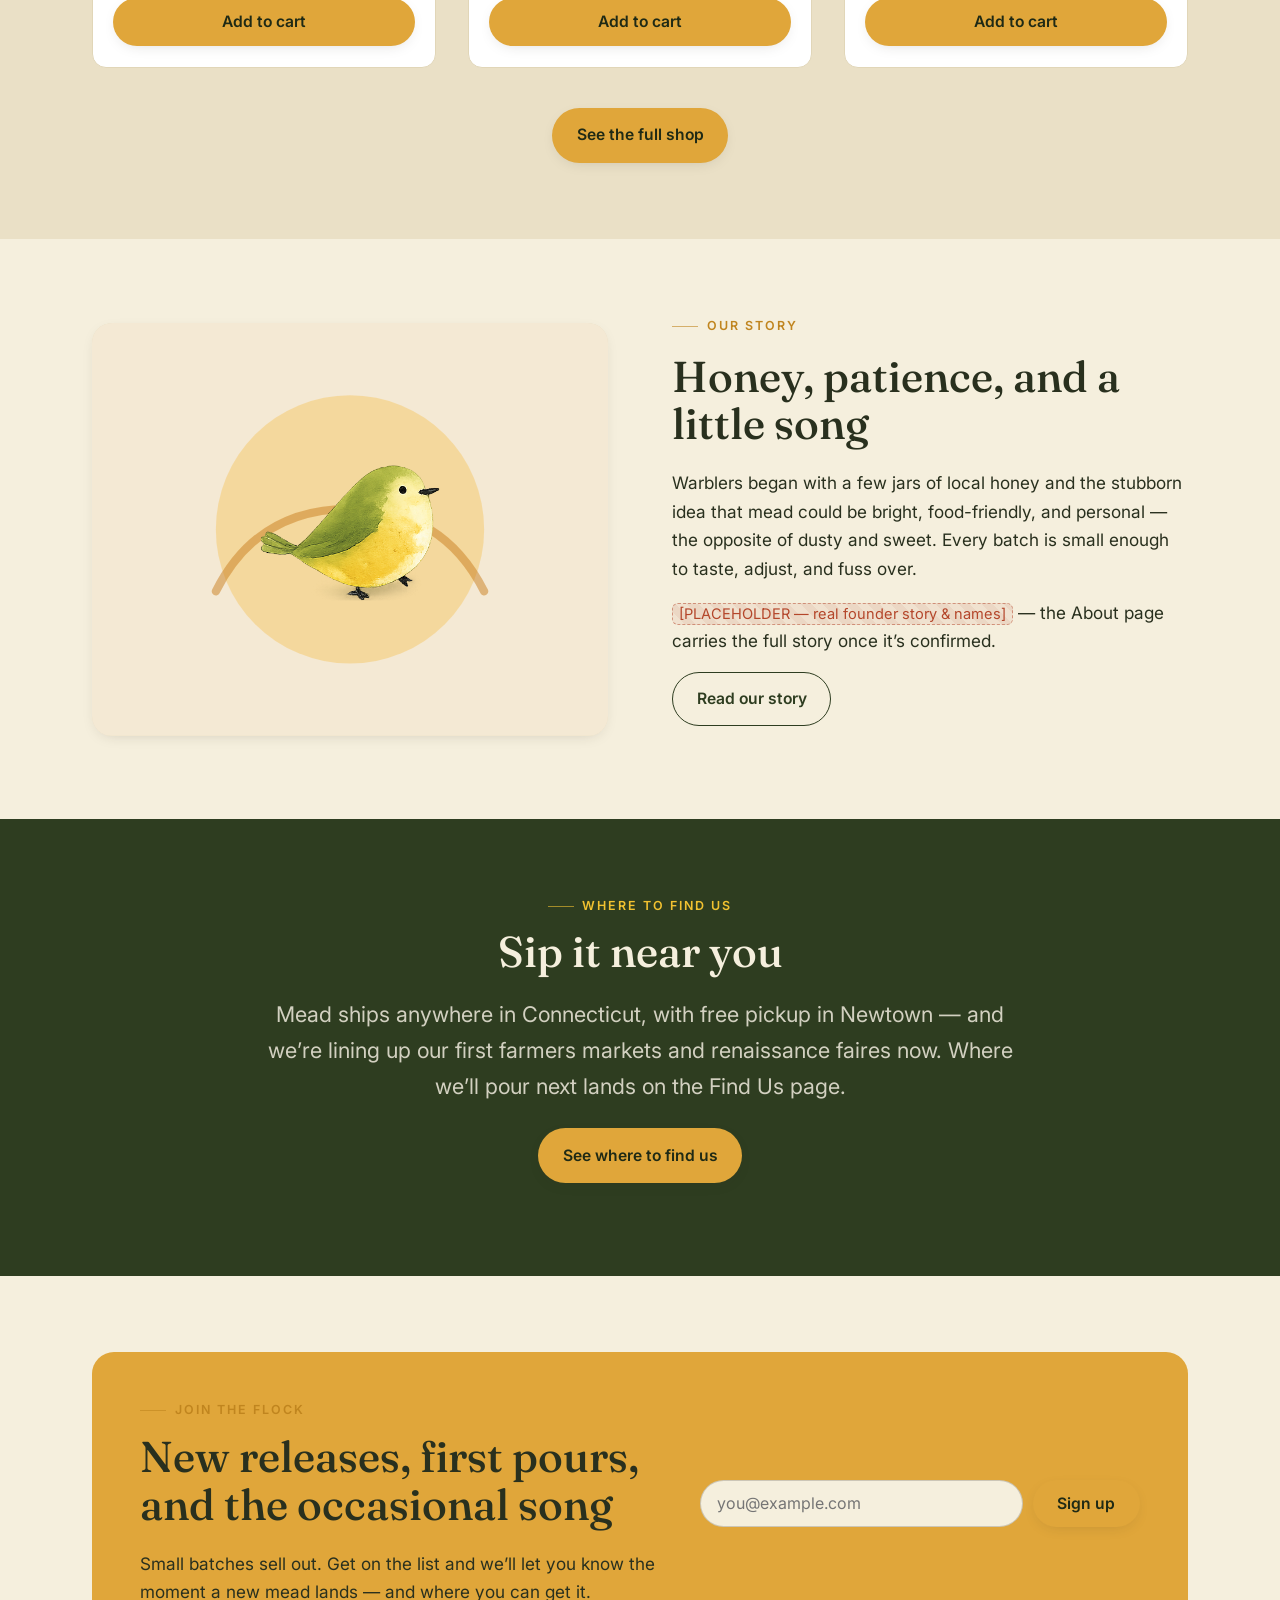
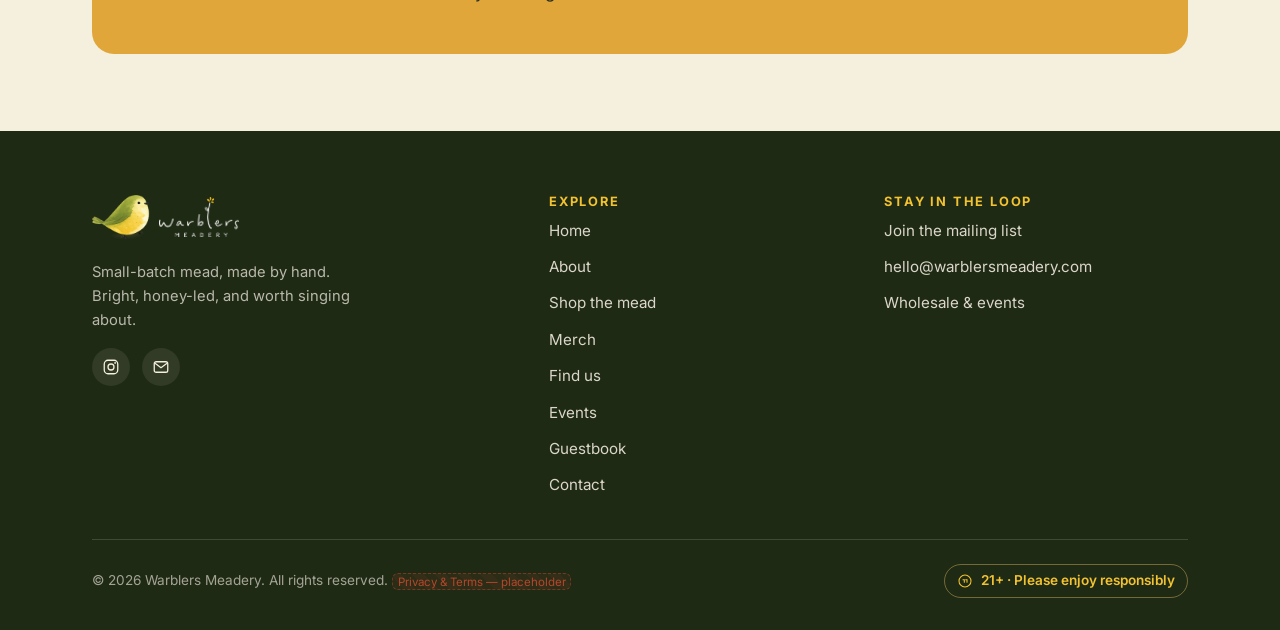
==== commit e7dfd921: "Clean URLs site-wide: /about instead of /about.html - _redirects: 301 every .html path to its clean " ====
--- a/index.html
+++ b/index.html
@@ -24,20 +24,20 @@
   <!-- ============ HEADER ============ -->
   <header class="site-header">
     <div class="container nav">
-      <a class="brand" href="index.html" aria-label="Warblers Meadery home">
+      <a class="brand" href="/" aria-label="Warblers Meadery home">
         <img class="brand-bird" src="assets/bird-logo.png" alt="" aria-hidden="true" width="309" height="232">
         <img class="brand-wordmark" src="assets/wordmark-color.png" alt="Warblers Meadery" width="1346" height="661">
       </a>
       <nav aria-label="Primary">
         <ul class="nav-links">
-          <li><a href="index.html" aria-current="page">Home</a></li>
-          <li><a href="about.html">About</a></li>
-          <li><a href="shop.html">Shop</a></li>
-          <li><a href="merch.html">Merch</a></li>
-          <li><a href="find-us.html">Find Us</a></li>
-          <li><a href="events.html">Events</a></li>
-          <li><a href="guestbook.html">Guestbook</a></li>
-          <li><a href="contact.html">Contact</a></li>
+          <li><a href="/" aria-current="page">Home</a></li>
+          <li><a href="/about">About</a></li>
+          <li><a href="/shop">Shop</a></li>
+          <li><a href="/merch">Merch</a></li>
+          <li><a href="/find-us">Find Us</a></li>
+          <li><a href="/events">Events</a></li>
+          <li><a href="/guestbook">Guestbook</a></li>
+          <li><a href="/contact">Contact</a></li>
           <li><a class="nav-cart" href="#" data-open-cart aria-label="Open cart">Cart<span class="cart-count" data-count="0">0</span></a></li>
         </ul>
       </nav>
@@ -86,8 +86,8 @@
         </div>
         <p class="hero-tag">Small-batch mead, made by hand. Named for a small, bright, melodic songbird — honey turned into something worth singing about.</p>
         <div class="hero-cta">
-          <a class="btn" href="shop.html">Shop the mead</a>
-          <a class="btn btn--on-dark" href="about.html">Our story</a>
+          <a class="btn" href="/shop">Shop the mead</a>
+          <a class="btn btn--on-dark" href="/about">Our story</a>
         </div>
         <p class="hero-note hero-note--on-dark">
           <svg width="16" height="16" viewBox="0 0 24 24" fill="none"><circle cx="12" cy="12" r="9" stroke="currentColor" stroke-width="1.6"/><path d="M12 11v5M12 8h.01" stroke="currentColor" stroke-width="1.8" stroke-linecap="round"/></svg>
@@ -106,7 +106,7 @@
         </div>
         <div class="grid grid--3" id="featured-grid"><!-- rendered from catalog --></div>
         <div class="center" style="margin-top:2.5rem">
-          <a class="btn btn--honey" href="shop.html">See the full shop</a>
+          <a class="btn btn--honey" href="/shop">See the full shop</a>
         </div>
       </div>
     </section>
@@ -127,7 +127,7 @@
           <h2>Honey, patience, and a little song</h2>
           <p>Warblers began with a few jars of local honey and the stubborn idea that mead could be bright, food-friendly, and personal — the opposite of dusty and sweet. Every batch is small enough to taste, adjust, and fuss over.</p>
           <p><span class="ph">[PLACEHOLDER — real founder story &amp; names]</span> — the About page carries the full story once it’s confirmed.</p>
-          <p><a class="btn btn--ghost" href="about.html">Read our story</a></p>
+          <p><a class="btn btn--ghost" href="/about">Read our story</a></p>
         </div>
       </div>
     </section>
@@ -138,7 +138,7 @@
         <p class="eyebrow" style="color:var(--amber-glow);justify-content:center">Where to find us</p>
         <h2>Sip it near you</h2>
         <p class="lede" style="color:rgba(251,245,233,0.8)">Mead ships anywhere in Connecticut, with free pickup in Newtown — and we’re lining up our first farmers markets and renaissance faires now. Where we’ll pour next lands on the Find Us page.</p>
-        <p style="margin-top:1.5rem"><a class="btn btn--honey" href="find-us.html">See where to find us</a></p>
+        <p style="margin-top:1.5rem"><a class="btn btn--honey" href="/find-us">See where to find us</a></p>
       </div>
     </section>
 
@@ -169,7 +169,7 @@
     <div class="container">
       <div class="footer-grid">
         <div>
-          <a class="brand" href="index.html"><img class="brand-bird" src="assets/bird-logo.png" alt="" aria-hidden="true" width="309" height="232"><img class="brand-wordmark" src="assets/wordmark-white.png" alt="Warblers Meadery" width="1313" height="661"></a>
+          <a class="brand" href="/"><img class="brand-bird" src="assets/bird-logo.png" alt="" aria-hidden="true" width="309" height="232"><img class="brand-wordmark" src="assets/wordmark-white.png" alt="Warblers Meadery" width="1313" height="661"></a>
           <p style="margin-top:0.75rem;max-width:32ch">Small-batch mead, made by hand. Bright, honey-led, and worth singing about.</p>
           <div class="social">
             <a href="https://www.instagram.com/warblersmeadery" target="_blank" rel="noopener" aria-label="Warblers Meadery on Instagram"><svg width="18" height="18" viewBox="0 0 24 24" fill="none"><rect x="3" y="3" width="18" height="18" rx="5" stroke="currentColor" stroke-width="1.7"/><circle cx="12" cy="12" r="4" stroke="currentColor" stroke-width="1.7"/><circle cx="17.5" cy="6.5" r="1.2" fill="currentColor"/></svg></a>
@@ -179,14 +179,14 @@
         <div class="footer-col">
           <h4>Explore</h4>
           <ul>
-            <li><a href="index.html">Home</a></li>
-            <li><a href="about.html">About</a></li>
-            <li><a href="shop.html">Shop the mead</a></li>
-            <li><a href="merch.html">Merch</a></li>
-            <li><a href="find-us.html">Find us</a></li>
-            <li><a href="events.html">Events</a></li>
-          <li><a href="guestbook.html">Guestbook</a></li>
-            <li><a href="contact.html">Contact</a></li>
+            <li><a href="/">Home</a></li>
+            <li><a href="/about">About</a></li>
+            <li><a href="/shop">Shop the mead</a></li>
+            <li><a href="/merch">Merch</a></li>
+            <li><a href="/find-us">Find us</a></li>
+            <li><a href="/events">Events</a></li>
+          <li><a href="/guestbook">Guestbook</a></li>
+            <li><a href="/contact">Contact</a></li>
           </ul>
         </div>
         <div class="footer-col">
@@ -194,7 +194,7 @@
           <ul>
             <li><a href="#mailing-list-input">Join the mailing list</a></li>
             <li><a href="mailto:hello@warblersmeadery.com">hello@warblersmeadery.com</a></li>
-            <li><a href="contact.html">Wholesale &amp; events</a></li>
+            <li><a href="/contact">Wholesale &amp; events</a></li>
           </ul>
         </div>
       </div>
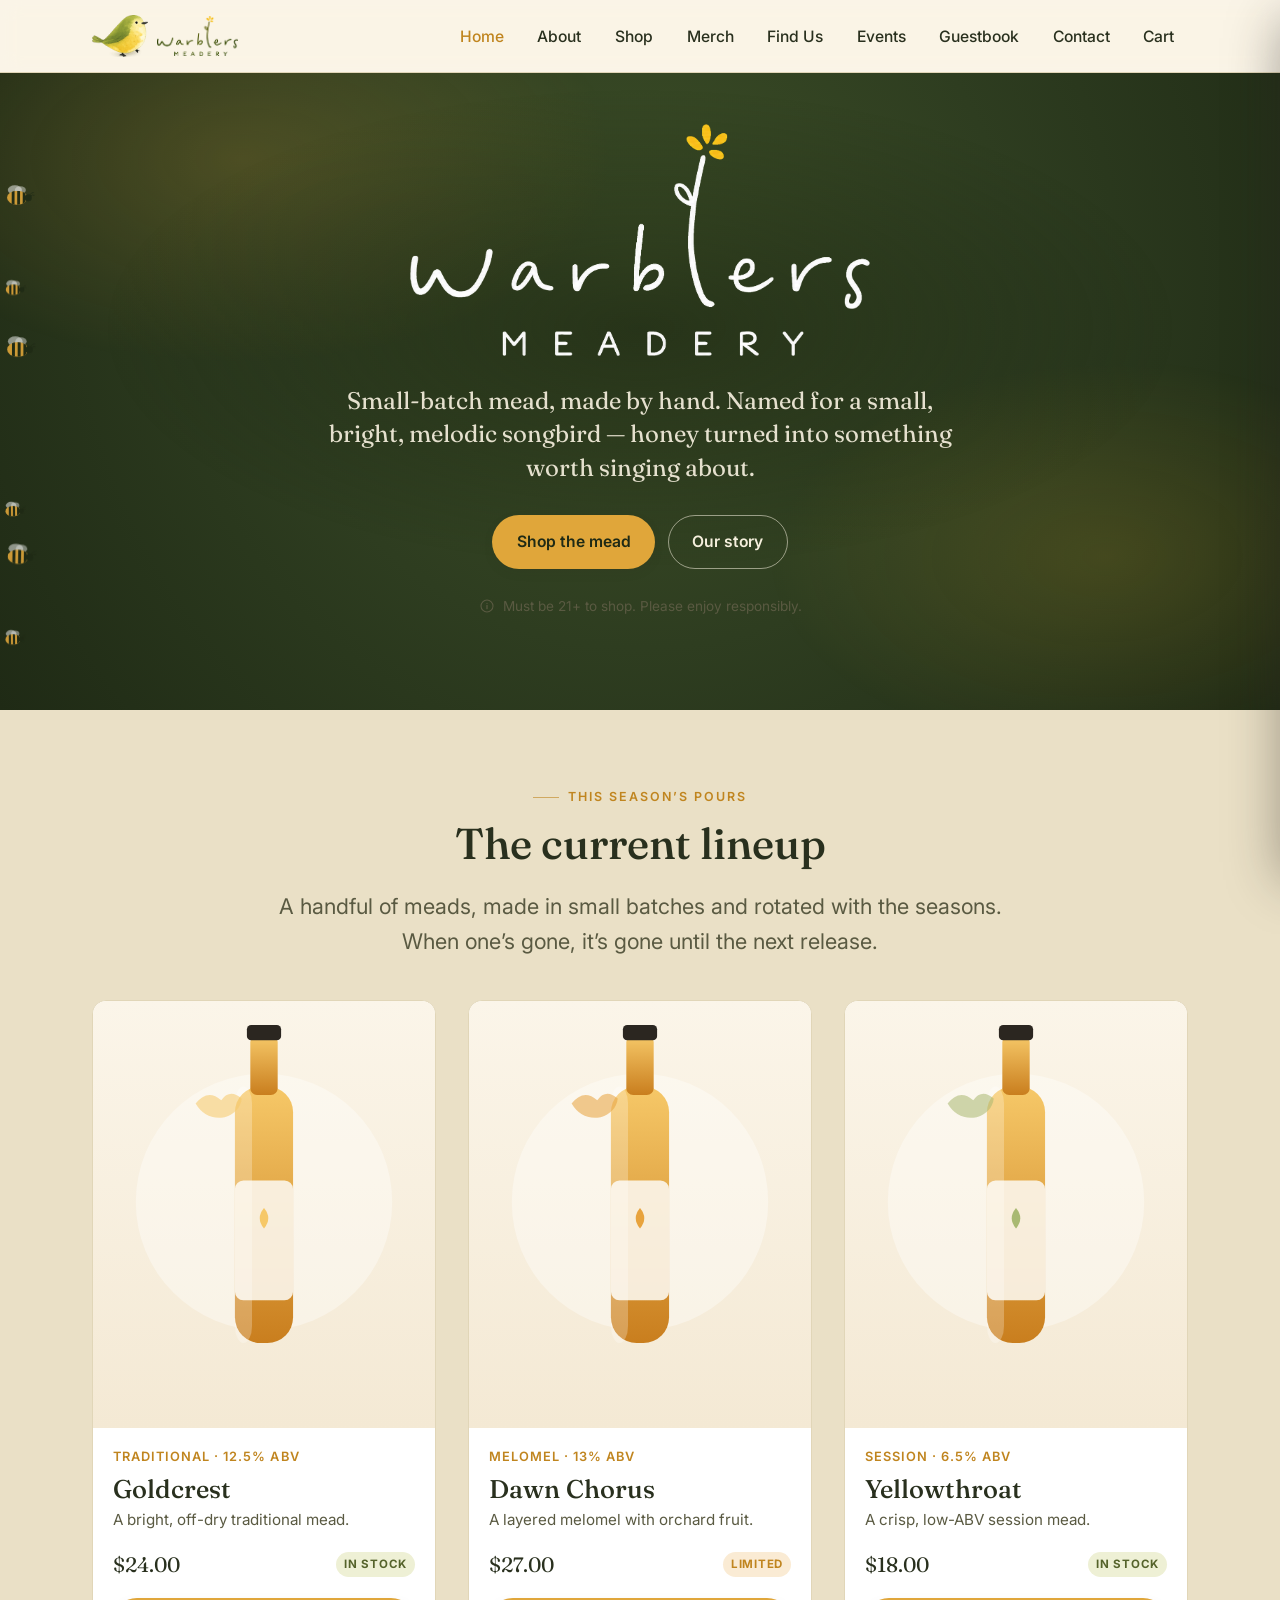
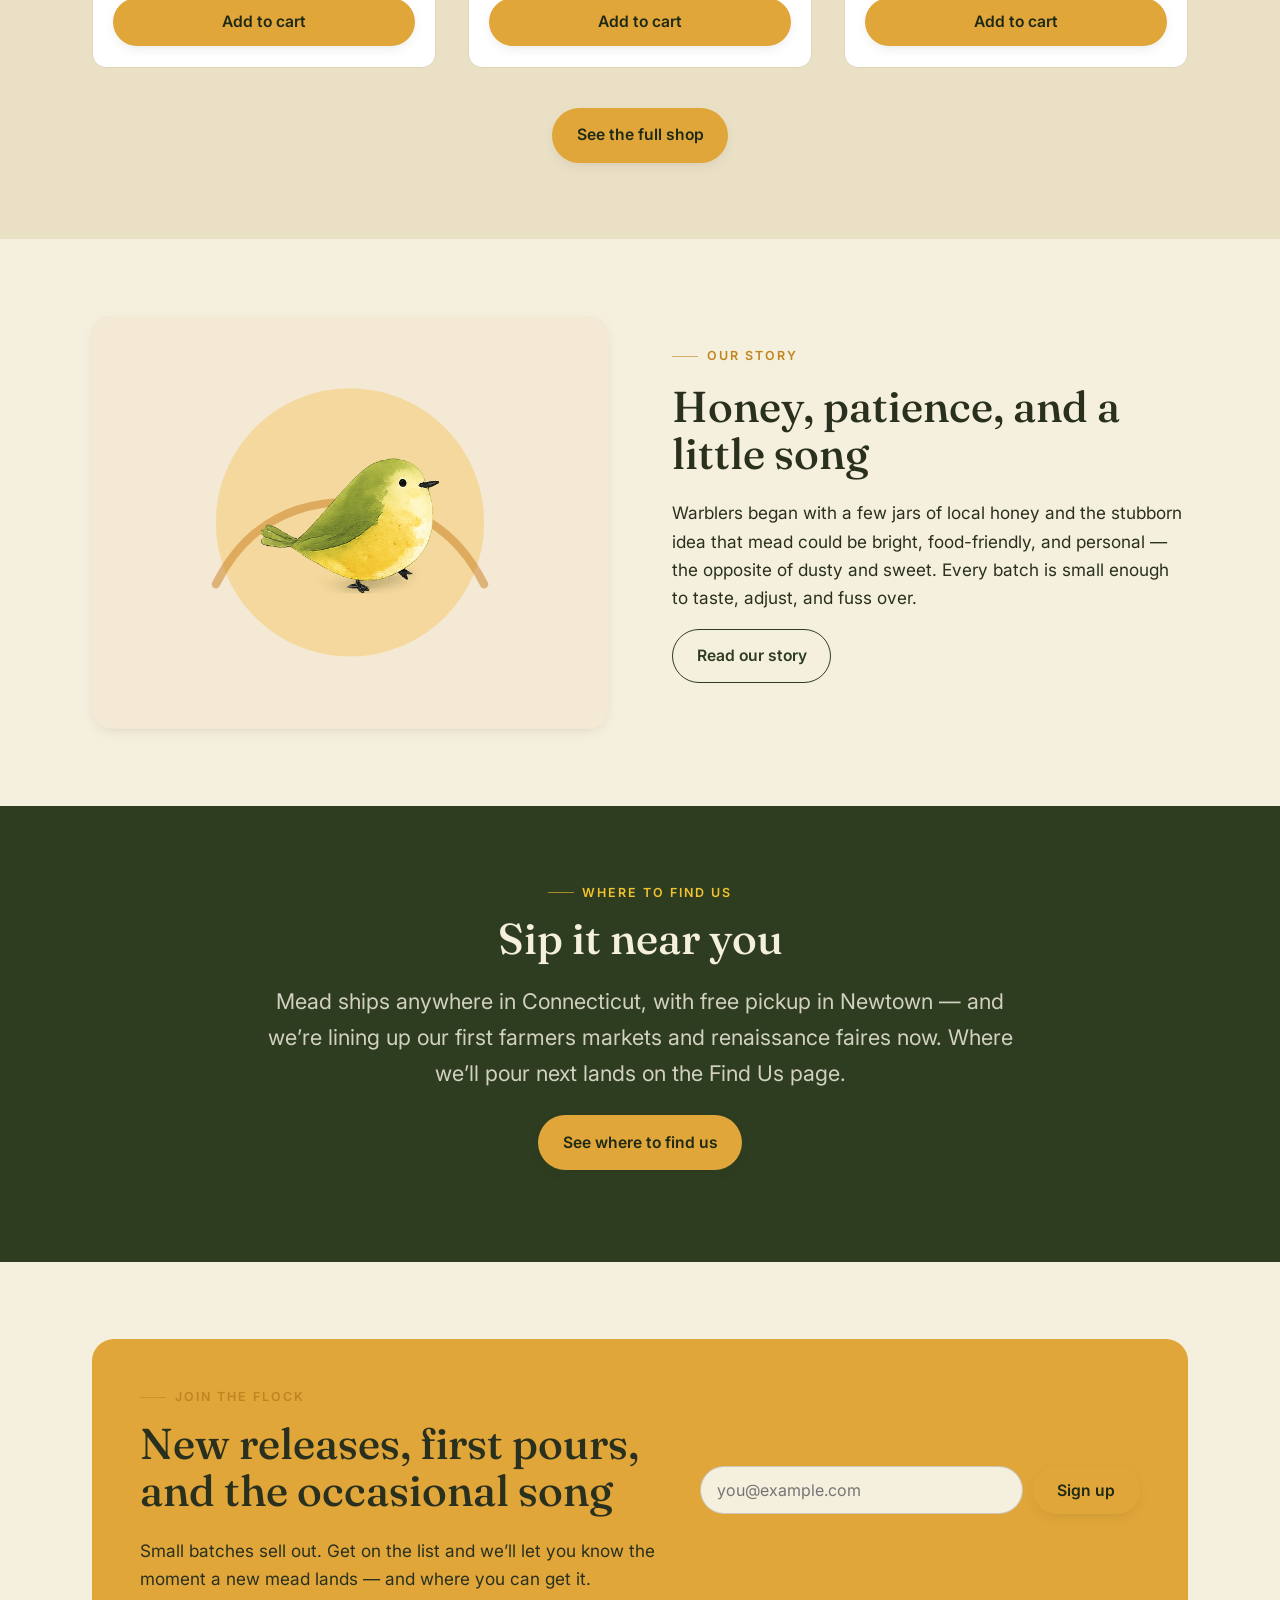
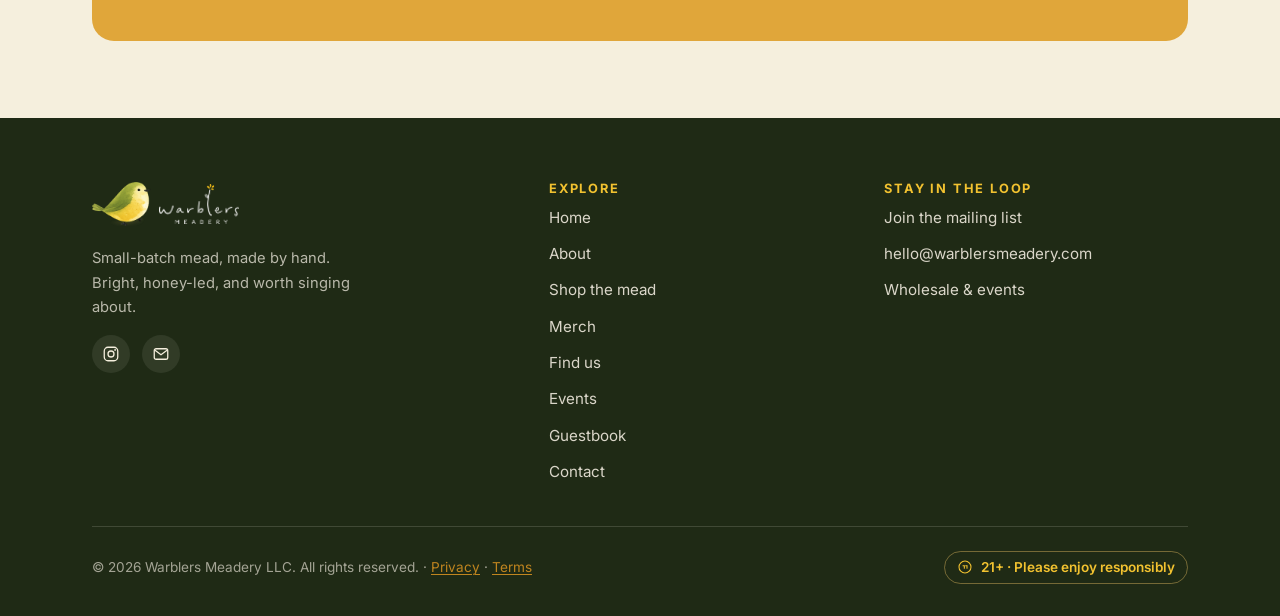
==== commit afdd74e2: "Restore legal pages + LLC footer (undo accidental revert), on clean URLs Reverts 15db9f4, which had " ====
--- a/index.html
+++ b/index.html
@@ -126,7 +126,6 @@
           <p class="eyebrow">Our story</p>
           <h2>Honey, patience, and a little song</h2>
           <p>Warblers began with a few jars of local honey and the stubborn idea that mead could be bright, food-friendly, and personal — the opposite of dusty and sweet. Every batch is small enough to taste, adjust, and fuss over.</p>
-          <p><span class="ph">[PLACEHOLDER — real founder story &amp; names]</span> — the About page carries the full story once it’s confirmed.</p>
           <p><a class="btn btn--ghost" href="/about">Read our story</a></p>
         </div>
       </div>
@@ -199,7 +198,7 @@
         </div>
       </div>
       <div class="footer-bottom">
-        <span>© <span class="js-year">2026</span> Warblers Meadery. All rights reserved. <span class="ph">Privacy &amp; Terms — placeholder</span></span>
+        <span>© <span class="js-year">2026</span> Warblers Meadery LLC. All rights reserved. · <a href="/privacy">Privacy</a> · <a href="/terms">Terms</a></span>
         <span class="footer-21">
           <svg width="16" height="16" viewBox="0 0 24 24" fill="none"><circle cx="12" cy="12" r="9" stroke="currentColor" stroke-width="1.6"/><path d="M9 10h2v4M13 10h2v4" stroke="currentColor" stroke-width="1.6" stroke-linecap="round"/></svg>
           21+ · Please enjoy responsibly
